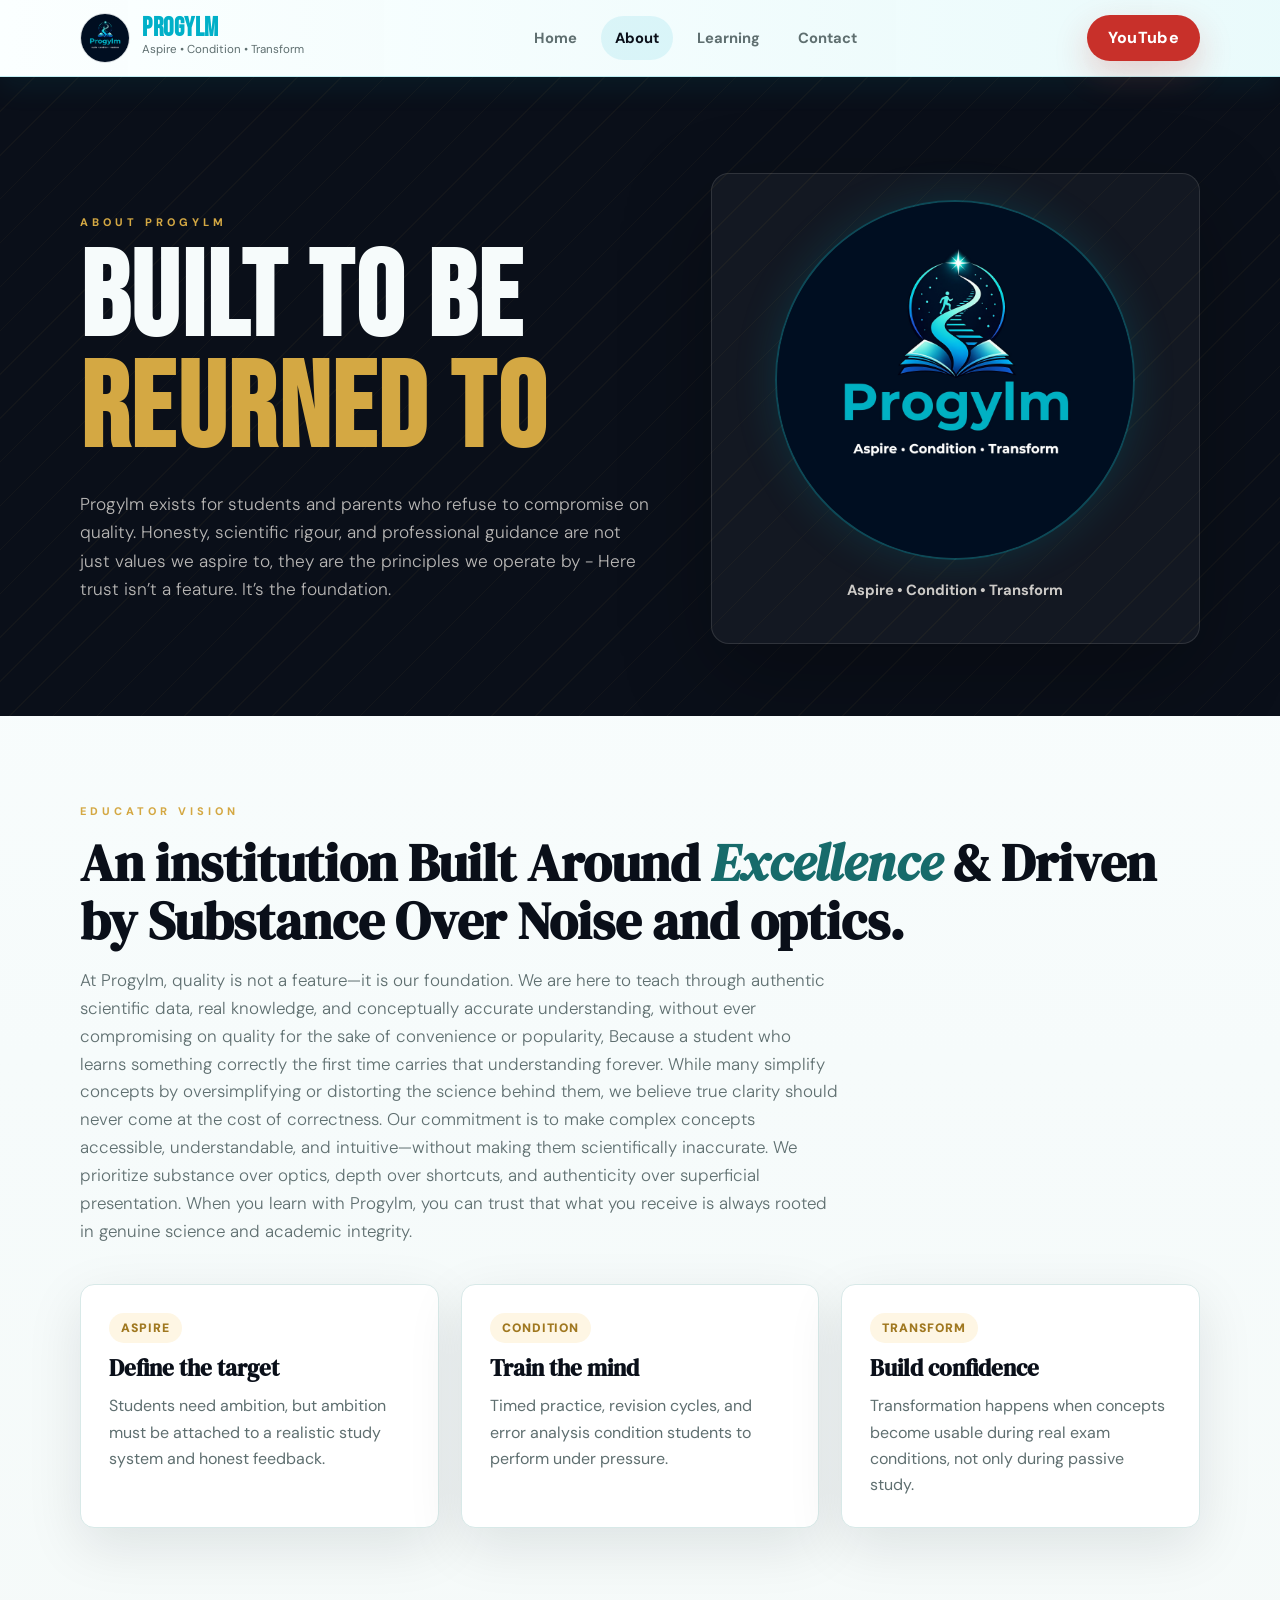
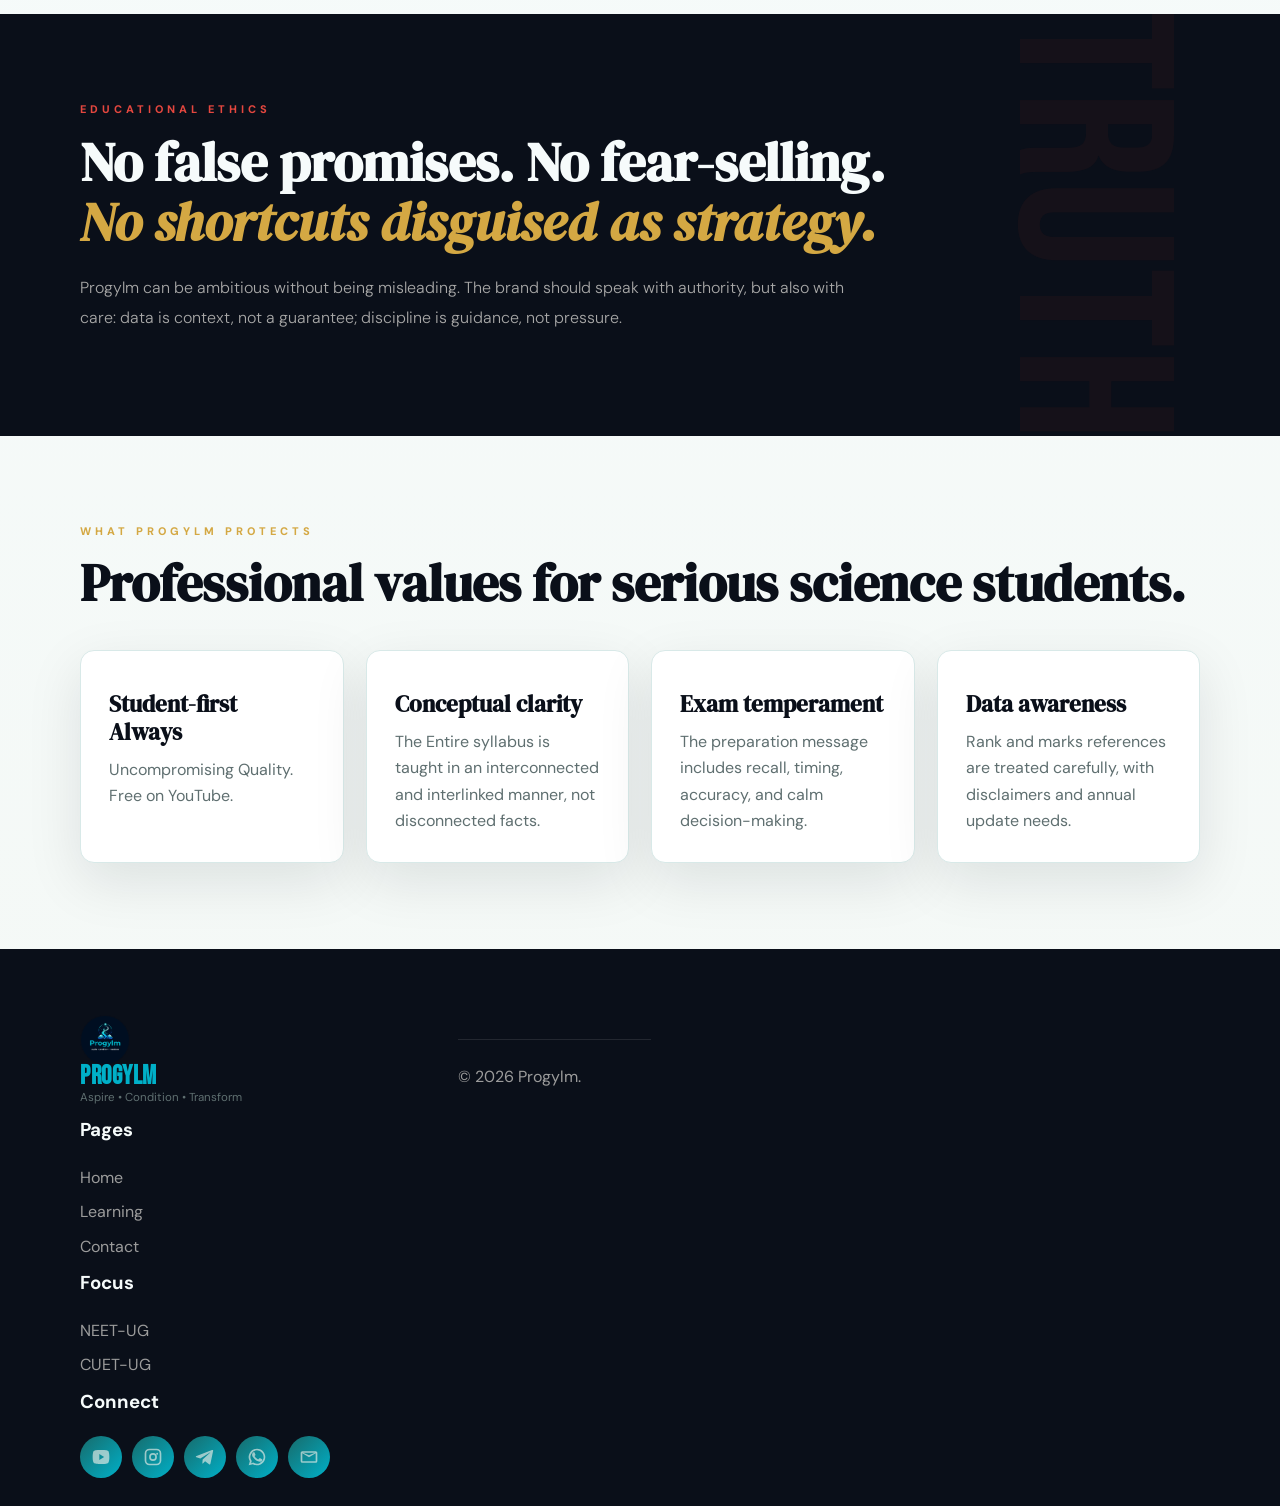
==== about.html @ 676ff34b "Add files via upload" ====
﻿<!DOCTYPE html>
<html lang="en">
<head>
  <meta charset="UTF-8">
  <meta name="viewport" content="width=device-width, initial-scale=1.0">
  <meta name="description" content="About Progylm: a trustworthy NEET-UG and CUET-UG Biology and Physics mentorship brand focused on technical preparation and student-first ethics.">
  <meta name="keywords" content="About Progylm, NEET-UG mentorship, CUET-UG science, Biology Physics educator">
  <meta name="author" content="Progylm">
  <meta name="theme-color" content="#0a0f19">
  <title>About Progylm | Technical Science Mentorship</title>
  <link rel="icon" type="image/png" href="assets/icons/favicon.PNG">
  <link rel="preconnect" href="https://fonts.googleapis.com">
  <link rel="preconnect" href="https://fonts.gstatic.com" crossorigin>
  <link href="https://fonts.googleapis.com/css2?family=Bebas+Neue&family=DM+Sans:ital,opsz,wght@0,9..40,300;0,9..40,400;0,9..40,600;0,9..40,700;1,9..40,300&family=DM+Serif+Display:ital@0;1&display=swap" rel="stylesheet">
  <link rel="stylesheet" href="style.css">
</head>
<body>
  <div class="loader" aria-label="Loading Progylm"><img src="assets/images/PROGYLM.jpeg" alt="Progylm logo"></div>
  <header class="site-header"><nav class="navbar container" aria-label="Primary navigation"><a class="brand" href="index.html"><img class="brand-logo" src="assets/images/PROGYLM.jpeg" alt="Progylm logo"><span><strong>Progylm</strong><small>Aspire • Condition • Transform</small></span></a><button class="nav-toggle" type="button" aria-label="Open navigation" aria-expanded="false" data-nav-toggle><span></span><span></span><span></span></button><div class="nav-menu" data-nav-menu><a class="nav-link" href="index.html">Home</a><a class="nav-link active" href="about.html">About</a><a class="nav-link" href="notes.html">Learning</a><a class="nav-link" href="contact.html">Contact</a></div><div class="nav-actions"><a class="btn-primary" href="https://www.youtube.com/@ProgylmNEET" target="_blank" rel="noopener">YouTube</a></div></nav></header>

  <main>
    <section class="hero-strip">
      <div class="container hero-grid">
        <div class="reveal">
          <p class="hero-label">About Progylm</p>
          <h1 class="hero-title">Built to be<br><span>Reurned to</h1>
          <p class="hero-sub">Progylm exists for students and parents who refuse to compromise on quality. Honesty, scientific rigour, and professional guidance are not just values we aspire to, they are the principles we operate by - Here trust isn’t a feature. It’s the foundation.</p>
        </div>
        <div class="hero-logo-card reveal"><img src="assets/images/PROGYLM.jpeg" alt="Progylm logo"><p class="logo-caption">Aspire • Condition • Transform</p></div>
      </div>
    </section>

    <section class="section">
      <div class="container">
        <div class="section-head reveal"><p class="section-eyebrow">Educator vision</p><h2 class="section-title">An institution Built Around <em>Excellence</em> & Driven by Substance Over Noise and optics.</h2><p class="section-lead">At Progylm, quality is not a feature—it is our foundation. We are here to teach through authentic scientific data, real knowledge, and conceptually accurate understanding, without ever compromising on quality for the sake of convenience or popularity, Because a student who learns something correctly the first time carries that understanding forever. While many simplify concepts by oversimplifying or distorting the science behind them, we believe true clarity should never come at the cost of correctness. Our commitment is to make complex concepts accessible, understandable, and intuitive—without making them scientifically inaccurate. We prioritize substance over optics, depth over shortcuts, and authenticity over superficial presentation. When you learn with Progylm, you can trust that what you receive is always rooted in genuine science and academic integrity.</p></div>
        <div class="card-grid three">
          <article class="card reveal"><span class="card-label">Aspire</span><h3>Define the target</h3><p>Students need ambition, but ambition must be attached to a realistic study system and honest feedback.</p></article>
          <article class="card reveal"><span class="card-label">Condition</span><h3>Train the mind</h3><p>Timed practice, revision cycles, and error analysis condition students to perform under pressure.</p></article>
          <article class="card reveal"><span class="card-label">Transform</span><h3>Build confidence</h3><p>Transformation happens when concepts become usable during real exam conditions, not only during passive study.</p></article>
        </div>
      </div>
    </section>

    <section class="truth-band"><div class="container truth-inner"><p class="section-eyebrow truth-eyebrow">Educational ethics</p><h2 class="truth-title">No false promises. No fear-selling. <em>No shortcuts disguised as strategy.</em></h2><p class="truth-copy">Progylm can be ambitious without being misleading. The brand should speak with authority, but also with care: data is context, not a guarantee; discipline is guidance, not pressure.</p></div></section>

    <section class="section">
      <div class="container">
        <div class="section-head reveal"><p class="section-eyebrow">What Progylm protects</p><h2 class="section-title">Professional values for serious science students.</h2></div>
        <div class="card-grid four">
          <article class="method-card reveal"><h3>Student-first Always</h3><p>Uncompromising Quality. Free on YouTube.</p></article>
          <article class="method-card reveal"><h3>Conceptual clarity</h3><p>The Entire syllabus is taught in an interconnected and interlinked manner, not disconnected facts.</p></article>
          <article class="method-card reveal"><h3>Exam temperament</h3><p>The preparation message includes recall, timing, accuracy, and calm decision-making.</p></article>
          <article class="method-card reveal"><h3>Data awareness</h3><p>Rank and marks references are treated carefully, with disclaimers and annual update needs.</p></article>
        </div>
      </div>
    </section>
  </main>

  <footer class="site-footer"><div class="container footer-grid"><div><a class="brand" href="index.html"><img class="brand-logo" src="assets/images/PROGYLM.jpeg" alt="Progylm logo"><span><strong>Progylm</strong><small>Aspire • Condition • Transform</small> <div><h3>Pages</h3><a href="index.html">Home</a><a href="notes.html">Learning</a><a href="contact.html">Contact</a></div><div><h3>Focus</h3><a href="notes.html">NEET-UG</a><a href="notes.html">CUET-UG</a></div><div><h3>Connect</h3><div class="social-links"><a href="https://www.youtube.com/@ProgylmNEET" target="_blank" rel="noopener" aria-label="YouTube"><svg class="social-icon" viewBox="0 0 24 24"><path d="M21.6 7.2s-.2-1.7-.9-2.4c-.9-.9-1.9-.9-2.4-1C15 3.5 12 3.5 12 3.5s-3 0-6.3.3c-.5.1-1.5.1-2.4 1-.7.7-.9 2.4-.9 2.4S2 9.1 2 11v1.8c0 1.9.4 3.8.4 3.8s.2 1.7.9 2.4c.9.9 2.1.9 2.6 1 1.9.2 6.1.3 6.1.3s3 0 6.3-.3c.5-.1 1.5-.1 2.4-1 .7-.7.9-2.4.9-2.4s.4-1.9.4-3.8V11c0-1.9-.4-3.8-.4-3.8ZM10 15.5v-7l5.8 3.5L10 15.5Z"/></svg></a><a href="https://www.instagram.com/progylm/" target="_blank" rel="noopener" aria-label="Instagram"><svg class="social-icon" viewBox="0 0 24 24"><path d="M7.8 2h8.4A5.8 5.8 0 0 1 22 7.8v8.4a5.8 5.8 0 0 1-5.8 5.8H7.8A5.8 5.8 0 0 1 2 16.2V7.8A5.8 5.8 0 0 1 7.8 2Zm0 2A3.8 3.8 0 0 0 4 7.8v8.4A3.8 3.8 0 0 0 7.8 20h8.4a3.8 3.8 0 0 0 3.8-3.8V7.8A3.8 3.8 0 0 0 16.2 4H7.8Zm4.2 3.3a4.7 4.7 0 1 1 0 9.4 4.7 4.7 0 0 1 0-9.4Zm0 2a2.7 2.7 0 1 0 0 5.4 2.7 2.7 0 0 0 0-5.4Zm5-2.3a1.1 1.1 0 1 1 0 2.2 1.1 1.1 0 0 1 0-2.2Z"/></svg></a><a href="https://t.me/progylmNEET" target="_blank" rel="noopener" aria-label="Telegram"><svg class="social-icon" viewBox="0 0 24 24"><path d="M21.8 4.4 18.5 20c-.2 1-.8 1.2-1.6.7l-4.8-3.5-2.3 2.2c-.3.3-.5.5-1 .5l.4-4.9 8.9-8c.4-.4-.1-.6-.6-.2L6.4 13.7 1.7 12.2c-1-.3-1-1 .2-1.5L20.4 3.6c.8-.3 1.6.2 1.4.8Z"/></svg></a><a href="https://api.whatsapp.com/send?phone=917070131236&amp;text=Hello%20Progylm%20Team.%0A" target="_blank" rel="noopener" aria-label="WhatsApp"><svg class="social-icon" viewBox="0 0 24 24" aria-hidden="true"><path d="M17.5 14.4c-.3-.1-1.8-.9-2-.9-.3-.1-.5-.1-.7.1-.2.3-.8.9-.9 1.1-.2.2-.3.2-.6.1-.3-.1-1.2-.5-2.4-1.5-.9-.8-1.5-1.8-1.6-2.1-.2-.3 0-.5.1-.6.1-.1.3-.3.4-.5.1-.2.2-.3.3-.5.1-.2.1-.4 0-.5 0-.1-.7-1.6-.9-2.2-.2-.6-.5-.5-.7-.5h-.6c-.2 0-.5.1-.8.4-.3.3-1 1-1 2.5s1.1 2.9 1.2 3.1c.1.2 2.1 3.2 5.1 4.5.7.3 1.3.5 1.7.6.7.2 1.4.2 1.9.1.6-.1 1.8-.7 2-1.4.2-.7.2-1.3.2-1.4-.1-.1-.3-.2-.6-.4ZM12 2a10 10 0 0 0-8.6 15.1L2 22l5-1.3A10 10 0 1 0 12 2Zm0 2a8 8 0 1 1-4.1 14.9l-.3-.2-2.6.7.7-2.5-.2-.4A8 8 0 0 1 12 4Z"></path></svg></a><a href="mailto:progylmed@gmail.com" aria-label="Email"><svg class="social-icon" viewBox="0 0 24 24"><path d="M4 5h16a2 2 0 0 1 2 2v10a2 2 0 0 1-2 2H4a2 2 0 0 1-2-2V7a2 2 0 0 1 2-2Zm8 7.2L4 7.6V17h16V7.6l-8 4.6Zm0-2.3L19.2 7H4.8L12 9.9Z"/></svg></a></div></div></div><div class="container footer-bottom"><span>© 2026 Progylm.</span></div></footer>
  <script src="script.js"></script>
</body>
</html>
---- style.css ----
﻿:root {
  --ink: #0a0f19;
  --ink-2: #07111f;
  --paper: #f6fbfb;
  --paper-2: #ffffff;
  --line: #d8e9e8;
  --muted: #5f6f70;
  --red: #c8302a;
  --red-light: #e4473f;
  --gold: #d4a843;
  --gold-light: #f0c060;
  --teal: #176b6b;
  --teal-light: #2a9d8f;
  --shadow: 0 18px 55px rgba(10, 15, 25, 0.10);
  --radius: 14px;
  --font-body: "DM Sans", system-ui, -apple-system, BlinkMacSystemFont, "Segoe UI", sans-serif;
  --font-display: "Bebas Neue", Impact, sans-serif;
  --font-serif: "DM Serif Display", Georgia, serif;
}

* { box-sizing: border-box; }
html { scroll-behavior: smooth; }
body {
  margin: 0;
  min-height: 100vh;
  color: var(--ink);
  background: linear-gradient(180deg, #fbffff 0%, #f6fbfb 34%, #f4f8f5 100%);
  font-family: var(--font-body);
  line-height: 1.65;
  overflow-x: hidden;
}
body.nav-open { overflow: hidden; }
a { color: inherit; text-decoration: none; }
img, svg { display: block; max-width: 100%; }
button, input, textarea, select { font: inherit; }
.mini-icon {
  width: 22px;
  height: 22px;
  fill: none;
  stroke: currentColor;
  stroke-width: 1.8;
  stroke-linecap: round;
  stroke-linejoin: round;
}

.container { width: min(1120px, calc(100% - 40px)); margin: 0 auto; }
.narrow { max-width: 820px; }
.section { padding: 86px 0; }
.section.compact { padding: 60px 0; }

.loader {
  position: fixed;
  inset: 0;
  z-index: 999;
  display: grid;
  place-items: center;
  background: var(--ink);
  transition: opacity .3s ease, visibility .3s ease;
}
.loader.hidden { opacity: 0; visibility: hidden; }
.loader img { width: 92px; height: 92px; border-radius: 50%; object-fit: cover; box-shadow: 0 0 40px rgba(42,157,143,.35); }

.welcome {
  position: fixed;
  inset: 0;
  z-index: 800;
  display: none;
  place-items: center;
  padding: 20px;
  background: rgba(10, 15, 25, .72);
  backdrop-filter: blur(12px);
}
.welcome.show { display: grid; }
.welcome-card {
  width: min(520px, 100%);
  position: relative;
  padding: 34px;
  border-radius: var(--radius);
  background: var(--paper-2);
  box-shadow: 0 28px 90px rgba(0,0,0,.34);
  text-align: center;
}
.welcome-card img { width: 118px; height: 118px; object-fit: cover; border-radius: 50%; margin: 0 auto 18px; }
.welcome-card h2 { margin: 0 0 10px; font-family: var(--font-serif); font-size: clamp(28px, 5vw, 42px); }
.welcome-card p { color: var(--muted); margin: 0 0 22px; }
.welcome-close {
  position: absolute;
  top: 12px;
  right: 12px;
  width: 38px;
  height: 38px;
  border: 1px solid var(--line);
  border-radius: 50%;
  background: transparent;
  cursor: pointer;
  color: var(--ink);
}

.site-header {
  position: sticky;
  top: 0;
  z-index: 100;
  background: linear-gradient(90deg, rgba(251,255,255,.95), rgba(232,250,251,.93));
  border-bottom: 1px solid rgba(0,176,200,.22);
  backdrop-filter: blur(18px);
  box-shadow: 0 10px 30px rgba(0, 176, 200, .08);
}
.navbar {
  min-height: 76px;
  display: flex;
  align-items: center;
  justify-content: space-between;
  gap: 22px;
}
.brand { display: inline-flex; align-items: center; gap: 12px; min-width: 0; }
.brand-logo { width: 50px; height: 50px; border-radius: 50%; object-fit: cover; border: 1px solid rgba(10,15,25,.12); }
.brand strong { display: block; font-family: var(--font-display); font-size: 1.6rem; letter-spacing: .02em; line-height: .9; color: var(--teal); }
.brand small { display: block; color: var(--muted); font-size: .72rem; white-space: nowrap; }
.nav-menu, .nav-actions { display: flex; align-items: center; gap: 10px; }
.nav-link { padding: 10px 14px; border-radius: 999px; color: var(--muted); font-size: .92rem; font-weight: 700; }
.nav-link:hover, .nav-link.active { color: var(--ink); background: rgba(0,176,200,.10); }
.nav-toggle { display: none; width: 44px; height: 44px; border: 1px solid var(--line); border-radius: 10px; background: var(--paper-2); cursor: pointer; }
.nav-toggle span { display: block; width: 18px; height: 2px; margin: 4px auto; background: var(--ink); }

.btn, .btn-primary, .btn-outline, .btn-soft {
  display: inline-flex;
  align-items: center;
  justify-content: center;
  min-height: 46px;
  padding: 0 20px;
  border-radius: 999px;
  border: 1px solid transparent;
  font-weight: 800;
  letter-spacing: .02em;
  transition: transform .18s ease, box-shadow .18s ease, background .18s ease;
  cursor: pointer;
}
.btn:hover, .btn-primary:hover, .btn-outline:hover, .btn-soft:hover { transform: translateY(-2px); }
.btn-primary { color: #fff; background: var(--red); box-shadow: 0 14px 34px rgba(200,48,42,.22); }
.btn-primary:hover { background: var(--red-light); }
.btn-outline { color: var(--paper); border-color: rgba(245,242,236,.32); background: transparent; }
.btn-outline:hover { border-color: var(--gold); }
.btn-soft { color: var(--ink); background: var(--paper-2); border-color: var(--line); }

.hero-strip {
  position: relative;
  overflow: hidden;
  background: var(--ink);
  color: var(--paper);
  padding: 96px 0 72px;
}
.hero-strip::before {
  content: "";
  position: absolute;
  inset: 0;
  background: repeating-linear-gradient(-45deg, transparent, transparent 30px, rgba(212,168,67,.045) 30px, rgba(212,168,67,.045) 31px);
}
.hero-grid { position: relative; display: grid; grid-template-columns: 1.08fr .92fr; gap: 56px; align-items: center; }
.hero-label, .eyebrow, .section-eyebrow { margin: 0 0 14px; color: var(--gold); font-size: 11px; font-weight: 800; letter-spacing: 4px; text-transform: uppercase; }
.hero-title { margin: 0; font-family: var(--font-display); font-size: clamp(62px, 10vw, 120px); line-height: .92; letter-spacing: .02em; }
.hero-title span { color: var(--gold); }
.hero-sub { max-width: 680px; margin: 24px 0 0; color: rgba(245,242,236,.74); font-size: 1.08rem; font-weight: 300; }
.hero-sub strong { color: var(--paper); font-weight: 700; }
.hero-actions { display: flex; flex-wrap: wrap; gap: 14px; margin-top: 32px; }
.hero-proof { display: flex; flex-wrap: wrap; gap: 14px; margin-top: 34px; }
.proof-item { min-width: 150px; padding: 16px; border: 1px solid rgba(245,242,236,.12); border-radius: 12px; background: rgba(255,255,255,.045); }
.proof-item strong { display: block; font-family: var(--font-display); color: var(--gold); font-size: 2rem; line-height: 1; }
.proof-item span { color: rgba(245,242,236,.56); font-size: .82rem; text-transform: uppercase; letter-spacing: .08em; }
.hero-logo-card { position: relative; padding: 26px; border: 1px solid rgba(245,242,236,.12); border-radius: 18px; background: rgba(255,255,255,.04); box-shadow: 0 30px 90px rgba(0,0,0,.28); }
.hero-logo-card img { width: min(410px, 100%); margin: 0 auto; border-radius: 16px; }
.logo-caption { margin-top: 18px; color: rgba(245,242,236,.68); text-align: center; font-size: .92rem; }

.section-head { margin-bottom: 38px; }
.section-title { margin: 0 0 16px; font-family: var(--font-serif); font-size: clamp(31px, 5vw, 52px); line-height: 1.12; color: var(--ink); }
.section-title em { color: var(--teal); font-style: italic; }
.section-lead { max-width: 760px; margin: 0; color: var(--muted); font-size: 1.06rem; font-weight: 300; }
.section-lead strong { color: var(--ink); font-weight: 700; }
.divider { height: 1px; background: linear-gradient(90deg, transparent, var(--line), transparent); }

.card-grid { display: grid; gap: 22px; }
.card-grid.two { grid-template-columns: repeat(2, 1fr); }
.card-grid.three { grid-template-columns: repeat(3, 1fr); }
.card-grid.four { grid-template-columns: repeat(4, 1fr); }
.card, .pillar-card, .method-card, .contact-form, .contact-panel, .faq-list details {
  background: var(--paper-2);
  border: 1px solid var(--line);
  border-radius: var(--radius);
  padding: 28px;
  box-shadow: var(--shadow);
}
.card:hover, .pillar-card:hover, .method-card:hover { transform: translateY(-4px); }
.card h3, .pillar-card h3, .method-card h3 { margin: 12px 0 10px; font-family: var(--font-serif); font-size: 1.45rem; line-height: 1.2; }
.card p, .pillar-card p, .method-card p { margin: 0; color: var(--muted); }
.card-label { display: inline-flex; padding: 5px 12px; border-radius: 999px; background: #fef6e4; color: #a07820; font-weight: 900; font-size: .76rem; letter-spacing: .08em; text-transform: uppercase; }
.card-number { font-family: var(--font-display); color: rgba(200,48,42,.25); font-size: 4rem; line-height: .8; }
.pillar-symbol {
  width: 46px;
  height: 46px;
  display: inline-flex;
  align-items: center;
  justify-content: center;
  border-radius: 50%;
  background: rgba(0,176,200,.10);
  color: var(--brand-cyan);
  margin-bottom: 16px;
}

.slab-wrapper { overflow-x: auto; border: 1px solid var(--line); border-radius: 14px; box-shadow: var(--shadow); background: var(--paper-2); }
table.slab { width: 100%; border-collapse: collapse; min-width: 760px; font-size: .92rem; }
.slab thead tr { background: var(--ink); color: var(--paper); }
.slab th { padding: 16px 18px; text-align: left; font-size: 11px; letter-spacing: 2px; text-transform: uppercase; }
.slab td { padding: 15px 18px; border-bottom: 1px solid var(--line); vertical-align: middle; }
.slab tr:last-child td { border-bottom: none; }
.badge { display: inline-block; padding: 4px 10px; border-radius: 999px; font-size: 11px; font-weight: 900; }
.badge-green { background: #e6f4ef; color: #1a7a52; }
.badge-gold { background: #fef6e4; color: #a07820; }
.badge-orange { background: #fff0e4; color: #c05820; }
.badge-red { background: #ffeaea; color: #b02020; }
.slab-note { margin-top: 16px; color: var(--muted); font-size: .84rem; }

.truth-band, .promise-band, .dark-band {
  position: relative;
  overflow: hidden;
  background: var(--ink);
  color: var(--paper);
  padding: 86px 0;
}
.truth-band::after, .promise-band::after {
  content: "PROGYLM";
  position: absolute;
  right: -40px;
  bottom: -20px;
  font-family: var(--font-display);
  font-size: 190px;
  line-height: 1;
  color: rgba(255,255,255,.035);
  pointer-events: none;
}
.truth-inner, .promise-inner, .dark-inner { position: relative; z-index: 1; }
.truth-eyebrow { color: var(--red-light); }
.truth-title, .promise-title { margin: 0 0 20px; max-width: 860px; font-family: var(--font-serif); font-size: clamp(30px, 5vw, 54px); line-height: 1.12; }
.truth-title em, .promise-title em { color: var(--gold); font-style: italic; }
.truth-copy, .promise-copy { max-width: 780px; color: rgba(245,242,236,.68); font-weight: 300; }
.truth-copy strong, .promise-copy strong { color: var(--paper); }
.dark-card { background: rgba(255,255,255,.045); border: 1px solid rgba(255,255,255,.1); border-radius: var(--radius); padding: 28px; }
.dark-card h3 { margin: 12px 0 10px; color: var(--paper); font-family: var(--font-serif); font-size: 1.35rem; }
.dark-card p { margin: 0; color: rgba(245,242,236,.66); }
.dark-card .card-number { color: rgba(212,168,67,.25); }

.stat-grid { display: grid; grid-template-columns: repeat(4, 1fr); gap: 1px; margin: 38px 0; background: rgba(255,255,255,.08); border: 1px solid rgba(255,255,255,.08); border-radius: var(--radius); overflow: hidden; }
.stat-cell { padding: 24px; background: rgba(255,255,255,.04); }
.stat-num { font-family: var(--font-display); color: var(--gold); font-size: 3.2rem; line-height: .9; }
.stat-label { margin-top: 8px; color: rgba(245,242,236,.58); font-size: .78rem; text-transform: uppercase; letter-spacing: .09em; }

.clock-card { background: var(--ink); color: var(--paper); border-radius: var(--radius); padding: 34px; box-shadow: var(--shadow); }
.clock-big { font-family: var(--font-display); color: var(--gold); font-size: clamp(72px, 12vw, 130px); line-height: .85; }
.clock-label { color: rgba(245,242,236,.58); letter-spacing: .14em; text-transform: uppercase; font-size: .78rem; }
.timeline { display: grid; gap: 12px; }
.timeline-row { display: grid; grid-template-columns: 110px 1fr 72px; gap: 14px; align-items: center; color: rgba(245,242,236,.74); }
.timeline-bar { height: 10px; border-radius: 999px; background: rgba(255,255,255,.09); overflow: hidden; }
.timeline-fill { height: 100%; border-radius: inherit; background: linear-gradient(90deg, var(--teal-light), var(--gold)); }

.steps { display: grid; gap: 14px; }
.step { display: flex; gap: 14px; align-items: flex-start; padding: 18px; border: 1px solid var(--line); border-radius: var(--radius); background: var(--paper-2); }
.step span { flex: 0 0 auto; width: 38px; height: 38px; display: grid; place-items: center; border-radius: 50%; color: var(--paper); background: var(--teal); font-weight: 900; }
.step p { margin: 0; color: var(--muted); }

.youtube-card { display: flex; justify-content: space-between; align-items: center; gap: 28px; padding: 36px; border-radius: var(--radius); background: var(--ink); color: var(--paper); box-shadow: var(--shadow); }
.youtube-card p { color: rgba(245,242,236,.68); }

.contact-grid { display: grid; grid-template-columns: 1.05fr .95fr; gap: 36px; align-items: start; }
.form-row { margin-bottom: 18px; }
.form-row label { display: block; margin-bottom: 8px; font-weight: 800; }
input, textarea, select { width: 100%; border: 1px solid var(--line); border-radius: 12px; padding: 14px 15px; color: var(--ink); background: var(--paper); outline: none; }
textarea { resize: vertical; }
input:focus, textarea:focus, select:focus { border-color: var(--teal); box-shadow: 0 0 0 4px rgba(42,157,143,.12); }
.form-note { color: var(--muted); font-size: .88rem; }
.contact-panel > img { width: 132px; height: 132px; object-fit: cover; border-radius: 18px; margin-bottom: 20px; }
.contact-links { display: grid; gap: 14px; margin-top: 24px; }
.contact-links a { display: flex; align-items: center; gap: 14px; padding: 15px; border: 1px solid var(--line); border-radius: 12px; background: var(--paper); }
.contact-links span, .social-links a {
  flex: 0 0 auto;
  width: 42px;
  height: 42px;
  display: inline-flex;
  align-items: center;
  justify-content: center;
  border-radius: 50%;
  background: linear-gradient(135deg, var(--teal), var(--brand-cyan));
  color: white;
  line-height: 1;
}
.contact-links small { display: block; color: var(--muted); }
.social-links { display: flex; flex-wrap: wrap; align-items: center; gap: 10px; }
.social-icon { flex: 0 0 20px; width: 20px; height: 20px; margin: auto; fill: currentColor; }

.faq-list { display: grid; gap: 12px; }
summary { cursor: pointer; font-weight: 900; }
details p { color: var(--muted); }

.site-footer { padding: 58px 0 28px; background: var(--ink); color: var(--paper); }
.footer-grid { display: grid; grid-template-columns: 1.4fr repeat(3, 1fr); gap: 32px; }
.footer-grid p, .footer-grid a, .footer-bottom { color: rgba(245,242,236,.62); }
.footer-grid a { display: block; margin: 8px 0; }
.footer-grid .social-links a {
  display: inline-flex;
  align-items: center;
  justify-content: center;
  margin: 0;
}
.footer-grid h3 { margin-top: 0; color: var(--paper); }
.footer-bottom { display: flex; justify-content: space-between; gap: 18px; padding-top: 24px; margin-top: 32px; border-top: 1px solid rgba(255,255,255,.1); }

.reveal { opacity: 0; transform: translateY(22px); transition: opacity .65s ease, transform .65s ease; }
.reveal.visible { opacity: 1; transform: translateY(0); }

@media (max-width: 980px) {
  .nav-toggle { display: block; }
  .nav-menu { position: fixed; inset: 76px 18px auto 18px; display: none; flex-direction: column; align-items: stretch; padding: 18px; border: 1px solid var(--line); border-radius: var(--radius); background: var(--paper-2); box-shadow: var(--shadow); }
  .nav-menu.open { display: flex; }
  .nav-actions .btn-primary { display: none; }
  .hero-grid, .contact-grid { grid-template-columns: 1fr; }
  .card-grid.three, .card-grid.four, .stat-grid, .footer-grid { grid-template-columns: repeat(2, 1fr); }
}

@media (max-width: 680px) {
  .container { width: min(100% - 28px, 1120px); }
  .section, .truth-band, .promise-band, .dark-band { padding: 64px 0; }
  .hero-strip { padding: 72px 0 56px; }
  .brand small { display: none; }
  .card-grid.two, .card-grid.three, .card-grid.four, .stat-grid, .footer-grid { grid-template-columns: 1fr; }
  .youtube-card, .footer-bottom { flex-direction: column; align-items: stretch; }
  .timeline-row { grid-template-columns: 1fr; gap: 8px; }
  .hero-title { font-size: clamp(54px, 18vw, 86px); }
}

/* Preview 2 restoration and Progylm protection polish */
:root { --brand-cyan: #00b0c8; }
.brand strong, .brand-word, .footer-tag span { color: var(--brand-cyan); }
.protected-brand, .protected-brand * { user-select: none; -webkit-user-select: none; }
img { -webkit-user-drag: none; user-select: none; }
body.content-guard { -webkit-touch-callout: none; }
.hero-logo-card { display: grid; justify-items: center; }
.hero-logo-card img {
  width: min(360px, 82vw);
  height: min(360px, 82vw);
  aspect-ratio: 1 / 1;
  border-radius: 50%;
  object-fit: cover;
  border: 2px solid rgba(0,176,200,.32);
  box-shadow: 0 0 44px rgba(0,176,200,.16);
}
.logo-caption { color: rgba(245,242,236,.82); font-weight: 700; }

.badge-grey { background: #f0f0f0; color: #666; }
.slab-wrapper { border-radius: 12px; }
.slab tbody tr { transition: background .2s ease; }
.slab tbody tr:hover { background: #f9f6ef; }
.rank-bar-wrap { display: flex; align-items: center; gap: 10px; min-width: 180px; }
.rank-bar { flex: 1; height: 6px; background: var(--line); border-radius: 99px; overflow: hidden; }
.rank-bar-fill { height: 100%; border-radius: 99px; background: linear-gradient(90deg, var(--teal-light), var(--gold)); transition: width 1s ease; }
.slab-note { display: flex; gap: 7px; align-items: flex-start; color: var(--muted); font-size: 12px; line-height: 1.7; }
.slab-note span { color: var(--gold); font-weight: 900; }

.truth-band::after {
  content: "TRUTH";
  right: -20px;
  top: 50%;
  bottom: auto;
  transform: translateY(-50%) rotate(90deg);
  color: rgba(200,48,42,.06);
  font-size: clamp(120px, 18vw, 220px);
}
.truth-copy { font-size: 16px; line-height: 1.9; }
.truth-copy strong { color: var(--paper); font-weight: 700; }
.truth-copy strong:nth-of-type(2) { color: var(--gold); }
.stat-highlight { display: grid; grid-template-columns: repeat(auto-fit, minmax(180px, 1fr)); gap: 1px; background: rgba(255,255,255,.08); border-radius: 12px; overflow: hidden; margin: 52px 0; border: 1px solid rgba(255,255,255,.08); }
.stat-highlight .stat-cell { background: rgba(10,10,15,.6); padding: 36px 28px; text-align: center; }
.truth-grid { display: grid; grid-template-columns: repeat(auto-fit, minmax(280px, 1fr)); gap: 24px; margin-top: 52px; }
.truth-card { background: rgba(255,255,255,.04); border: 1px solid rgba(255,255,255,.1); border-radius: 12px; padding: 32px 28px; position: relative; overflow: hidden; transition: transform .3s ease, border-color .3s ease; }
.truth-card:hover { transform: translateY(-4px); border-color: rgba(212,168,67,.3); }
.truth-card-num { position: absolute; top: 16px; right: 20px; font-family: var(--font-display); font-size: 64px; line-height: 1; color: rgba(212,168,67,.15); }
.truth-card-icon { width: 44px; height: 44px; display: grid; place-items: center; border-radius: 50%; background: rgba(0,176,200,.12); color: var(--brand-cyan); font-family: var(--font-display); font-size: 1.35rem; letter-spacing: .04em; margin-bottom: 16px; }
.truth-card-icon .mini-icon { width: 23px; height: 23px; }
.truth-card h3 { margin: 0 0 10px; font-family: var(--font-serif); font-size: 20px; color: var(--paper); }
.truth-card p { margin: 0; font-size: 14px; font-weight: 300; color: rgba(245,242,236,.65); line-height: 1.7; }
.truth-card p strong { color: var(--gold); font-weight: 700; }
.cta-strip { margin-top: 52px; border: 1px solid rgba(200,48,42,.4); background: rgba(200,48,42,.08); border-radius: 12px; padding: 32px 36px; display: flex; align-items: center; gap: 32px; flex-wrap: wrap; }
.cta-strip-text { flex: 1; min-width: 260px; }
.cta-strip-text h3 { margin: 0 0 8px; font-family: var(--font-serif); font-size: 22px; color: var(--paper); }
.cta-strip-text p { margin: 0; font-size: 14px; font-weight: 300; color: rgba(245,242,236,.6); }

.demand-section { background: var(--paper); padding: 86px 0; }
.demand-inner { max-width: 1120px; }
.demand-hero-row { display: grid; grid-template-columns: 1fr 1fr; gap: 64px; align-items: center; margin-bottom: 72px; }
.clock-visual { background: var(--ink); border-radius: 16px; padding: 48px 32px; text-align: center; position: relative; overflow: hidden; color: var(--paper); box-shadow: var(--shadow); }
.clock-visual::before { content: ""; position: absolute; inset: 0; background: radial-gradient(ellipse at center, rgba(212,168,67,.12) 0%, transparent 70%); pointer-events: none; }
.clock-visual > * { position: relative; }
.clock-unit { font-size: 16px; font-weight: 300; color: rgba(245,242,236,.5); letter-spacing: 4px; text-transform: uppercase; margin-bottom: 4px; }
.clock-divider { width: 40px; height: 2px; background: var(--gold); margin: 16px auto; opacity: .4; }
.clock-caption { font-size: 13px; color: rgba(245,242,236,.45); margin-top: 12px; font-weight: 300; }
.clock-mini-label { margin-top: 24px; font-size: 11px; letter-spacing: 3px; text-transform: uppercase; color: rgba(245,242,236,.3); }
.clock-sub-stat { font-family: var(--font-display); font-size: 42px; color: var(--red-light); line-height: 1; }
.clock-note { margin-top: 20px; padding-top: 20px; border-top: 1px solid rgba(255,255,255,.07); font-size: 12px; color: rgba(245,242,236,.42); font-weight: 300; line-height: 1.7; }
.clock-note strong { color: rgba(212,168,67,.72); }
.demand-right .section-eyebrow { color: var(--teal); }
.demand-copy { font-size: 14px; font-weight: 300; color: var(--muted); line-height: 1.8; }
.demand-copy strong:first-child { color: var(--ink); }
.demand-copy strong:last-child { color: var(--teal); }
.pillar-eyebrow { margin-bottom: 24px; }
.demand-pillars { display: grid; grid-template-columns: repeat(3, 1fr); gap: 20px; margin-bottom: 52px; }
.demand-pillars .pillar-card { position: relative; overflow: hidden; padding: 28px 22px; }
.demand-pillars .pillar-card::before { content: ""; position: absolute; inset: 0 0 auto; height: 3px; }
.pillar-card.speed::before { background: var(--red); }
.pillar-card.precis::before { background: var(--teal); }
.pillar-card.accur::before { background: var(--gold); }
.pillar-icon { width: 46px; height: 46px; display: grid; place-items: center; border-radius: 50%; background: rgba(0,176,200,.1); color: var(--brand-cyan); font-family: var(--font-display); font-size: 1.45rem; letter-spacing: .04em; margin-bottom: 14px; }
.pillar-icon .mini-icon { width: 24px; height: 24px; }
.pillar-label { margin: 0 0 8px; font-family: var(--font-display) !important; font-size: 28px !important; letter-spacing: 1px; color: var(--ink); }
.pillar-desc { font-size: 13px; font-weight: 300; color: var(--muted); line-height: 1.7; }
.pillar-desc strong { color: var(--ink); font-weight: 700; }
.time-breakdown { background: var(--ink); border-radius: 16px; padding: 40px 36px; color: var(--paper); position: relative; overflow: hidden; }
.time-breakdown::before { content: ""; position: absolute; inset: 0; background: repeating-linear-gradient(90deg, transparent, transparent 60px, rgba(255,255,255,.01) 60px, rgba(255,255,255,.01) 61px); pointer-events: none; }
.time-breakdown > * { position: relative; }
.tb-title { margin: 0 0 28px; font-family: var(--font-serif); font-size: 22px; color: var(--paper); }
.tb-title span { color: var(--gold); }
.tb-row { display: flex; align-items: center; gap: 16px; margin-bottom: 16px; }
.tb-label { font-size: 12px; font-weight: 700; letter-spacing: 1px; text-transform: uppercase; color: rgba(245,242,236,.5); min-width: 110px; }
.tb-bar-wrap { flex: 1; height: 8px; background: rgba(255,255,255,.07); border-radius: 99px; overflow: hidden; }
.tb-bar { height: 100%; border-radius: 99px; animation: growBar 1.4s ease forwards; transform-origin: left; }
@keyframes growBar { from { width: 0; } to { width: var(--w); } }
.tb-val { font-family: var(--font-display); font-size: 20px; min-width: 64px; text-align: right; }
.tb-gold { background: rgba(212,168,67,.7); }
.tb-teal { background: rgba(42,157,143,.7); }
.tb-red { background: rgba(200,48,42,.7); }
.tb-paper { background: rgba(245,242,236,.3); }
.tb-gold-text { color: var(--gold); }
.tb-teal-text { color: var(--teal-light); }
.tb-red-text { color: var(--red-light); }
.tb-paper-text { color: rgba(245,242,236,.5); }
.tb-note { margin: 20px 0 0; font-size: 12px; font-weight: 300; color: rgba(245,242,236,.35); line-height: 1.8; }
.tb-note strong { color: rgba(245,242,236,.65); }

.promise-band { background: linear-gradient(135deg, var(--teal) 0%, #0d4a4a 100%); text-align: center; padding: 72px 0; }
.promise-band::after { content: "PROGYLM"; left: 50%; right: auto; bottom: auto; top: 50%; transform: translate(-50%, -50%); color: rgba(0,176,200,.08); font-size: clamp(110px, 20vw, 220px); white-space: nowrap; }
.promise-inner { max-width: 820px; }
.promise-inner .section-eyebrow { color: var(--gold-light); }
.promise-body { font-size: 16px; font-weight: 300; color: rgba(255,255,255,.72); line-height: 1.8; margin: 0 0 40px; }
.promise-body strong { color: white; }
.promise-steps { display: flex; gap: 0; justify-content: center; flex-wrap: wrap; margin-bottom: 44px; }
.p-step { display: flex; align-items: center; gap: 10px; padding: 10px 18px; background: rgba(255,255,255,.08); border: 1px solid rgba(255,255,255,.15); font-size: 13px; font-weight: 700; color: white; letter-spacing: .5px; }
.p-step:first-child { border-radius: 6px 0 0 6px; }
.p-step:last-child { border-radius: 0 6px 6px 0; }
.p-step-dot { width: 8px; height: 8px; background: var(--gold-light); border-radius: 50%; flex: 0 0 auto; }
.footer-tag { background: var(--ink); text-align: center; padding: 28px 24px; font-size: 12px; color: rgba(245,242,236,.35); letter-spacing: 2px; text-transform: uppercase; }

@media (max-width: 900px) {
  .demand-hero-row, .demand-pillars { grid-template-columns: 1fr; }
}
@media (max-width: 560px) {
  .cta-strip { flex-direction: column; align-items: stretch; }
  .tb-row { display: grid; grid-template-columns: 1fr; gap: 8px; }
  .tb-val { text-align: left; }
  .p-step { width: 100%; justify-content: center; border-radius: 6px !important; }
}
.contact-panel > img { border-radius: 50%; border: 2px solid rgba(0,176,200,.26); }

/* Multi-year NEET distribution table from uploaded TSX, converted to static HTML */
.neet-distribution-section .section-lead { max-width: 860px; }
.neet-sample-grid {
  display: grid;
  grid-template-columns: repeat(4, 1fr);
  gap: 1px;
  overflow: hidden;
  border: 1px solid var(--line);
  border-radius: 14px;
  background: var(--line);
  box-shadow: var(--shadow);
  margin-bottom: 26px;
}
.neet-sample-grid div { background: var(--paper-2); padding: 22px; }
.neet-sample-grid strong { display: block; font-family: var(--font-display); color: var(--brand-cyan); font-size: 2.3rem; line-height: 1; }
.neet-sample-grid span { display: block; margin-top: 8px; color: var(--muted); font-size: .82rem; text-transform: uppercase; letter-spacing: .08em; }
.year-filter { display: flex; flex-wrap: wrap; gap: 8px; margin: 0 0 18px; }
.year-pill {
  border: 1px solid var(--line);
  border-radius: 999px;
  background: var(--paper-2);
  color: var(--muted);
  cursor: pointer;
  font-weight: 900;
  padding: 8px 15px;
  transition: transform .18s ease, background .18s ease, color .18s ease;
}
.year-pill:hover { transform: translateY(-1px); }
.year-pill.active { background: var(--ink); border-color: var(--ink); color: var(--gold); }
.neet-table-wrap { background: #101827; border-color: rgba(255,255,255,.08); box-shadow: 0 28px 80px rgba(10,15,25,.18); }
.neet-sampling-table { width: 100%; min-width: 1180px; border-collapse: separate; border-spacing: 0; color: #e2e8f0; font-size: 13px; }
.neet-sampling-table caption { text-align: left; padding: 14px 16px; color: #94a3b8; font-size: 12px; letter-spacing: .08em; text-transform: uppercase; }
.neet-sampling-table th { position: sticky; top: 0; z-index: 1; background: #0f172a; color: #94a3b8; padding: 12px 14px; text-align: center; border-bottom: 1px solid rgba(255,255,255,.08); white-space: nowrap; font-family: ui-monospace, SFMono-Regular, Menlo, Consolas, monospace; }
.neet-sampling-table th:first-child, .neet-sampling-table th:nth-child(2), .neet-sampling-table td:first-child, .neet-sampling-table td:nth-child(2) { text-align: left; }
.neet-sampling-table th span { display: block; margin-top: 4px; color: #64748b; font-size: 10px; font-weight: 500; letter-spacing: 0; text-transform: none; }
.neet-sampling-table td { padding: 11px 14px; border-bottom: 1px solid rgba(255,255,255,.055); text-align: center; white-space: nowrap; }
.neet-sampling-table tbody tr:hover td { background: rgba(255,255,255,.035); }
.neet-sampling-table .slab-range { font-family: ui-monospace, SFMono-Regular, Menlo, Consolas, monospace; font-weight: 900; }
.tier-badge, .pct-badge { display: inline-flex; align-items: center; justify-content: center; border-radius: 7px; padding: 3px 9px; font-weight: 900; font-size: 12px; border: 1px solid currentColor; background: color-mix(in srgb, currentColor 12%, transparent); }
.neet-tier-elite { color: #22c55e; }
.neet-tier-very-good { color: #84cc16; }
.neet-tier-good { color: #eab308; }
.neet-tier-average { color: #f97316; }
.neet-tier-below { color: #ef4444; }
.neet-tier-low { color: #dc2626; }
.neet-tier-very-low { color: #991b1b; }
.qualified-row td { color: #22c55e; background: rgba(34,197,94,.055); font-weight: 800; }
.below-total-row td { color: #ef4444; background: rgba(239,68,68,.055); font-weight: 800; }
.below-cutoff-row td { opacity: .72; }
.year-hidden { display: none !important; }
.distribution-bars { display: grid; grid-template-columns: repeat(5, 1fr); gap: 14px; margin-top: 28px; }
.distribution-year { border: 1px solid var(--line); border-radius: 14px; background: var(--paper-2); padding: 16px; box-shadow: var(--shadow); }
.distribution-year h3 { margin: 0 0 12px; color: var(--brand-cyan); font-family: var(--font-display); font-size: 1.8rem; line-height: 1; }
.distribution-year .bar { display: grid; grid-template-columns: 72px 1fr 42px; align-items: center; gap: 8px; margin: 7px 0; color: var(--muted); font-size: 11px; }
.distribution-year .bar::before { content: ""; display: block; grid-column: 2; height: 7px; width: calc(var(--w) * 2); min-width: 3px; border-radius: 999px; background: currentColor; }
.distribution-year .bar b { grid-column: 1; grid-row: 1; font-family: ui-monospace, SFMono-Regular, Menlo, Consolas, monospace; }
.distribution-year .bar em { grid-column: 3; grid-row: 1; font-style: normal; font-weight: 900; text-align: right; }
.distribution-year .elite { color: #22c55e; }
.distribution-year .very-good { color: #84cc16; }
.distribution-year .good { color: #d4a843; }
.distribution-year .average { color: #f97316; }
.distribution-year .below { color: #ef4444; }

@media (max-width: 980px) {
  .neet-sample-grid { grid-template-columns: repeat(2, 1fr); }
  .distribution-bars { grid-template-columns: repeat(2, 1fr); }
}
@media (max-width: 620px) {
  .neet-sample-grid, .distribution-bars { grid-template-columns: 1fr; }
  .year-filter { position: sticky; top: 78px; z-index: 20; background: rgba(245,242,236,.94); padding: 8px 0; backdrop-filter: blur(12px); }
  .neet-sampling-table { min-width: 900px; }
}
.distribution-year .low { color: #dc2626; } .distribution-year .very-low { color: #991b1b; } .tier-badge, .pct-badge { background: rgba(255,255,255,.04); }

/* Updated NEET appeared-vs-government-seat table */
.neet-seats-section .section-lead { max-width: 880px; }
.neet-seats-section .neet-table-wrap {
  background: var(--paper-2);
  border-color: var(--line);
  box-shadow: var(--shadow);
}
.neet-seats-table {
  width: 100%;
  min-width: 860px;
  border-collapse: collapse;
  color: var(--ink);
  font-size: 14px;
}
.neet-seats-table caption {
  padding: 14px 18px;
  text-align: left;
  color: var(--muted);
  font-size: 12px;
  font-weight: 900;
  letter-spacing: .08em;
  text-transform: uppercase;
}
.neet-seats-table thead tr { background: #1e3a5f; }
.neet-seats-table th {
  padding: 15px 18px;
  color: #fff;
  text-align: right;
  font-size: 12px;
  font-weight: 900;
  letter-spacing: .04em;
  line-height: 1.35;
  text-transform: uppercase;
  white-space: nowrap;
}
.neet-seats-table th:first-child,
.neet-seats-table td:first-child { text-align: center; }
.neet-seats-table th span {
  color: rgba(255,255,255,.72);
  font-weight: 700;
  text-transform: none;
  letter-spacing: 0;
}
.neet-seats-table td {
  padding: 15px 18px;
  border-bottom: 1px solid #e2e8f0;
  text-align: right;
  vertical-align: middle;
}
.neet-seats-table tbody tr:nth-child(even) { background: #f8fafc; }
.neet-seats-table tbody tr:hover { background: #eef6f8; }
.neet-seats-table td > span,
.neet-seats-table small {
  display: block;
  margin-top: 2px;
  color: #94a3b8;
  font-size: 11px;
  font-weight: 700;
}
.neet-seats-table td:first-child strong {
  color: #1e3a5f;
  font-size: 16px;
}
.neet-seats-table .seat-count { color: #15803d; }
.ratio-badge {
  display: inline-block !important;
  width: max-content;
  margin-left: auto;
  padding: 5px 10px;
  border: 1px solid #bbf7d0;
  border-radius: 7px;
  background: #f0fdf4;
  color: #15803d !important;
  font-family: ui-monospace, SFMono-Regular, Menlo, Consolas, monospace;
  font-size: 14px !important;
  font-weight: 900;
}
.ratio-badge.is-high {
  border-color: #fecaca;
  background: #fef2f2;
  color: #dc2626 !important;
}
.neet-seats-table tfoot td {
  background: #f1f5f9;
  color: #64748b;
  font-size: 11px;
  line-height: 1.7;
  text-align: left;
}
.neet-seats-table tfoot strong { color: #475569; }

.seat-bars {
  margin-top: 30px;
  padding: 22px;
  border: 1px solid var(--line);
  border-radius: 14px;
  background: var(--paper-2);
  box-shadow: var(--shadow);
}
.seat-bars h3 {
  margin: 0 0 18px;
  color: var(--muted);
  font-size: 14px;
  text-align: center;
}
.seat-bar-row {
  display: grid;
  grid-template-columns: 44px 1fr;
  gap: 12px;
  align-items: start;
  margin-bottom: 13px;
}
.seat-bar-row > span {
  color: #1e3a5f;
  font-weight: 900;
}
.seat-bar-row div { display: grid; gap: 4px; }
.seat-bar-row b {
  display: flex;
  align-items: center;
  min-width: 92px;
  height: 20px;
  border-radius: 5px;
  padding-left: 8px;
  color: #fff;
  font-size: 10px;
  line-height: 1;
  white-space: nowrap;
}
.appeared-bar {
  width: var(--w);
  background: #3b82f6;
}
.govt-bar {
  width: max(var(--w), 92px);
  background: #22c55e;
}
.seat-bars p {
  display: flex;
  flex-wrap: wrap;
  justify-content: center;
  gap: 8px 18px;
  margin: 14px 0 0;
  color: var(--muted);
  font-size: 12px;
  font-weight: 800;
}
.legend-blue,
.legend-green {
  width: 12px;
  height: 12px;
  border-radius: 3px;
  align-self: center;
}
.legend-blue { background: #3b82f6; }
.legend-green { background: #22c55e; }

@media (max-width: 620px) {
  .neet-seats-table { min-width: 760px; font-size: 13px; }
  .neet-seats-table th,
  .neet-seats-table td { padding: 12px 14px; }
  .seat-bars { padding: 16px; }
}

/* Learning page: six-pillar content and shifted NEET performance framework */
.learning-hero .clock-card {
  min-height: 310px;
  display: grid;
  align-content: center;
  text-align: center;
}
.learning-pillars {
  display: grid;
  grid-template-columns: repeat(3, 1fr);
  gap: 22px;
}
.learning-pillar {
  position: relative;
  overflow: hidden;
}
.learning-pillar::before,
.subject-card::before {
  content: "";
  position: absolute;
  inset: 0 0 auto;
  height: 3px;
  background: linear-gradient(90deg, var(--brand-cyan), var(--gold));
}
.learning-pillar h3,
.subject-card h3 {
  margin-top: 14px;
}
.learning-pillar p,
.subject-card p {
  font-size: 14px;
  line-height: 1.75;
}
.subjects-section {
  background: rgba(255,255,255,.44);
}
.subject-card {
  position: relative;
  overflow: hidden;
}
.study-section {
  background: rgba(255,255,255,.56);
}
.study-steps .step span {
  width: 46px;
  height: 46px;
  font-family: var(--font-display);
  font-size: 1.3rem;
  background: linear-gradient(135deg, var(--teal), var(--brand-cyan));
}
.learning-demand-section {
  border-top: 1px solid var(--line);
  border-bottom: 1px solid var(--line);
}

@media (max-width: 980px) {
  .learning-pillars { grid-template-columns: repeat(2, 1fr); }
}
@media (max-width: 620px) {
  .learning-pillars { grid-template-columns: 1fr; }
}
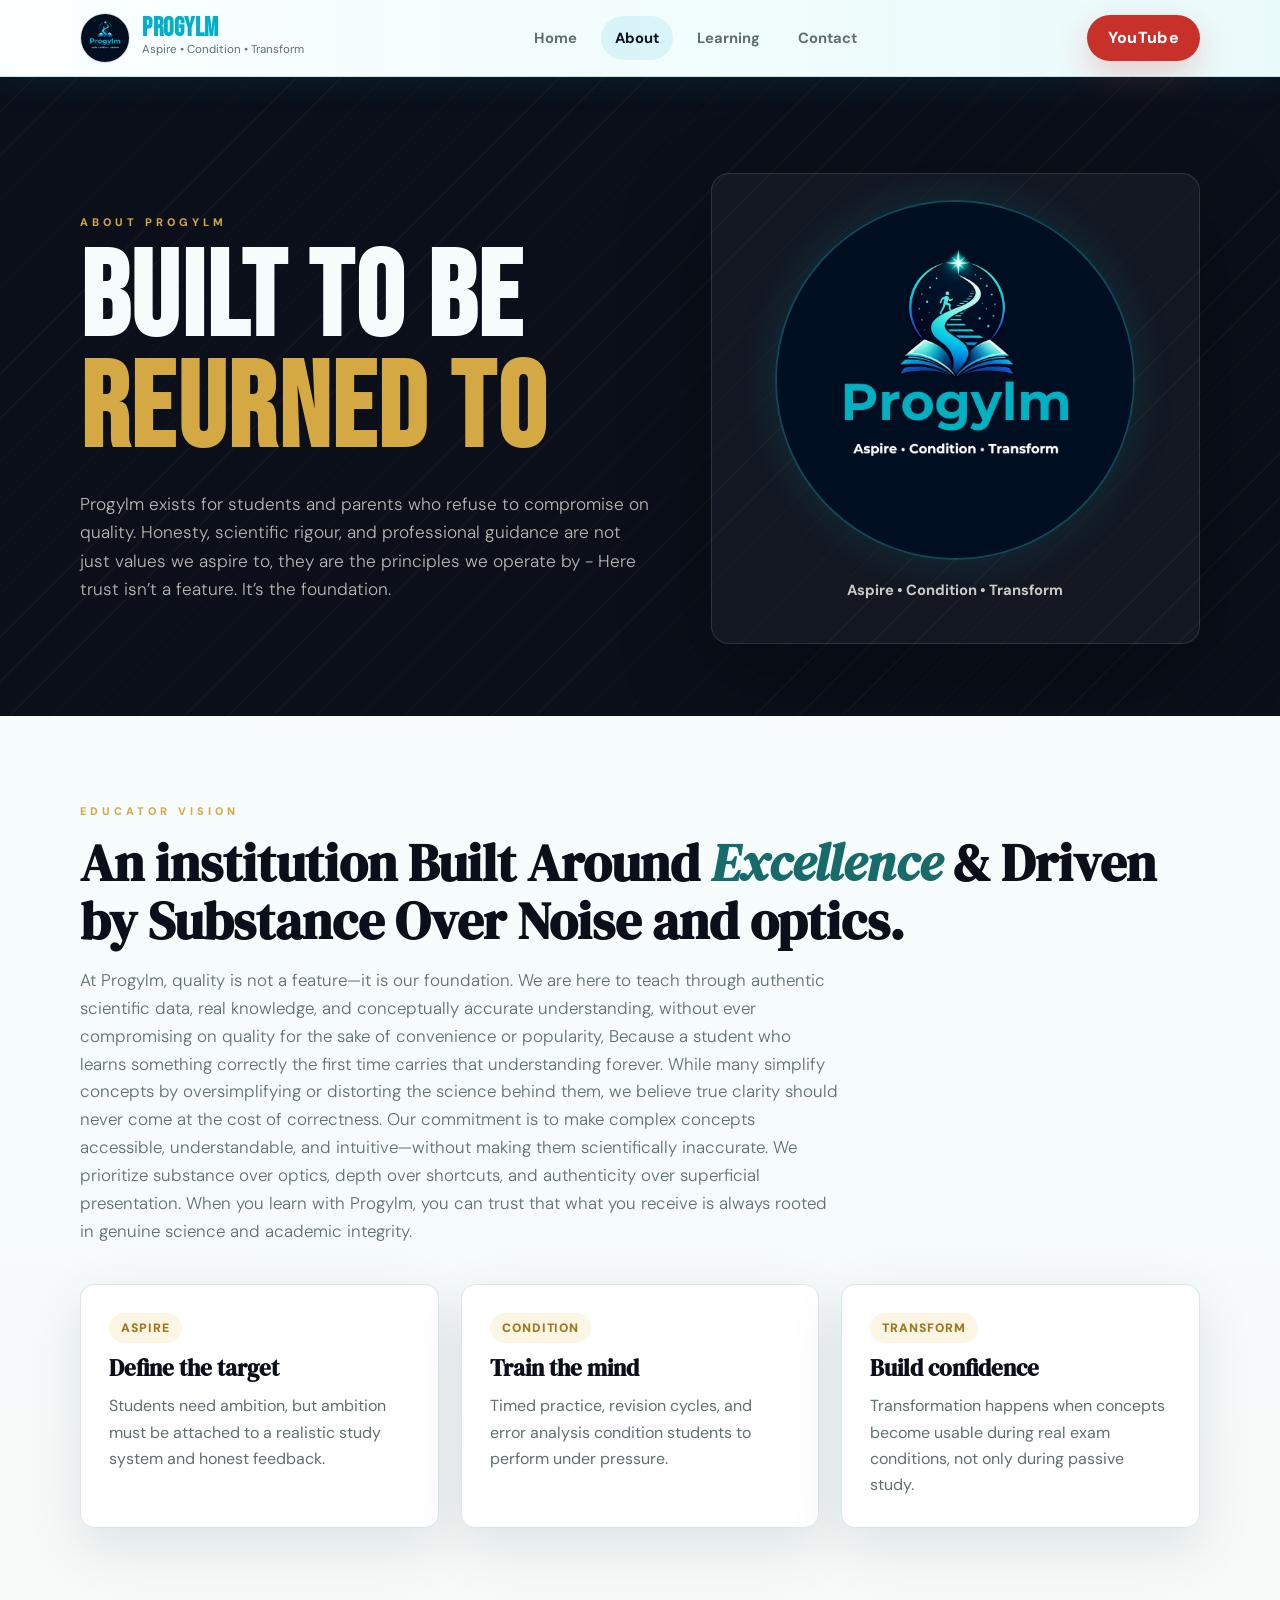
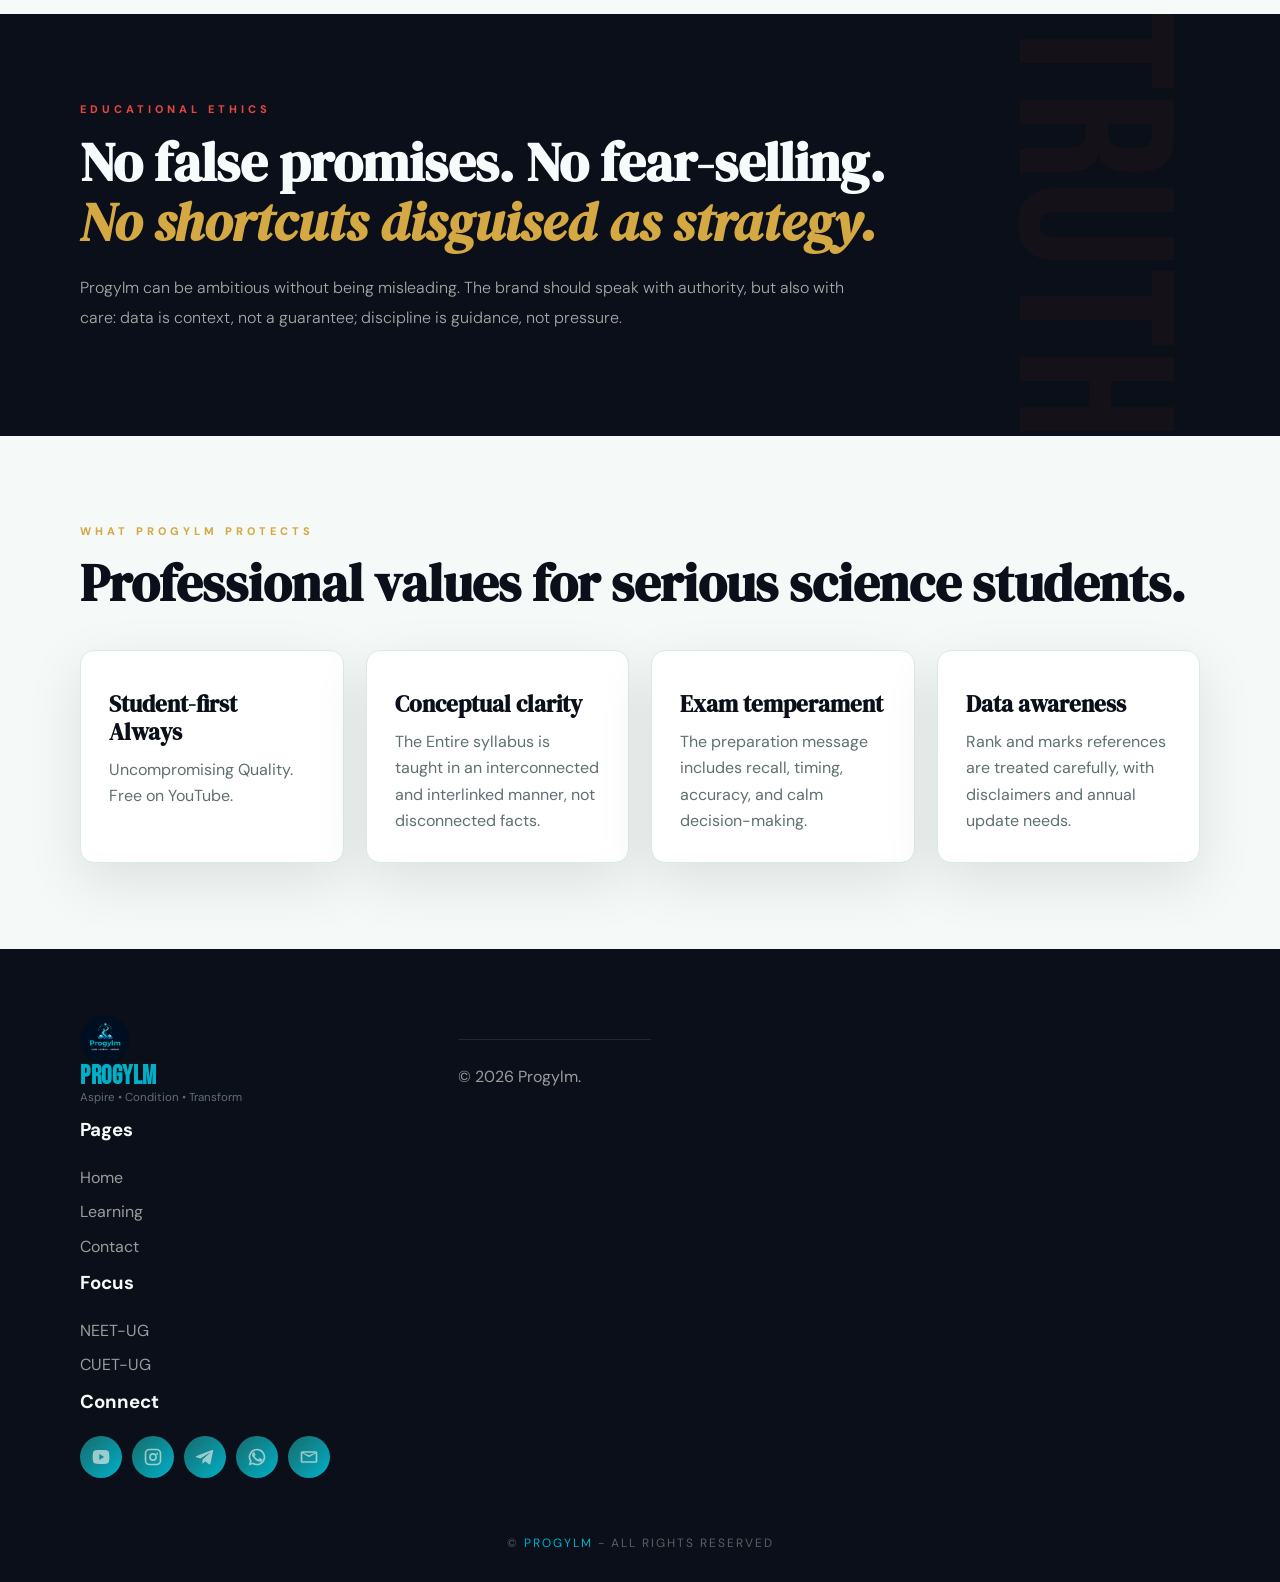
==== commit 7ef128e3: "Update about.html" ====
--- a/about.html
+++ b/about.html
@@ -57,6 +57,7 @@
   </main>
 
   <footer class="site-footer"><div class="container footer-grid"><div><a class="brand" href="index.html"><img class="brand-logo" src="assets/images/PROGYLM.jpeg" alt="Progylm logo"><span><strong>Progylm</strong><small>Aspire • Condition • Transform</small> <div><h3>Pages</h3><a href="index.html">Home</a><a href="notes.html">Learning</a><a href="contact.html">Contact</a></div><div><h3>Focus</h3><a href="notes.html">NEET-UG</a><a href="notes.html">CUET-UG</a></div><div><h3>Connect</h3><div class="social-links"><a href="https://www.youtube.com/@ProgylmNEET" target="_blank" rel="noopener" aria-label="YouTube"><svg class="social-icon" viewBox="0 0 24 24"><path d="M21.6 7.2s-.2-1.7-.9-2.4c-.9-.9-1.9-.9-2.4-1C15 3.5 12 3.5 12 3.5s-3 0-6.3.3c-.5.1-1.5.1-2.4 1-.7.7-.9 2.4-.9 2.4S2 9.1 2 11v1.8c0 1.9.4 3.8.4 3.8s.2 1.7.9 2.4c.9.9 2.1.9 2.6 1 1.9.2 6.1.3 6.1.3s3 0 6.3-.3c.5-.1 1.5-.1 2.4-1 .7-.7.9-2.4.9-2.4s.4-1.9.4-3.8V11c0-1.9-.4-3.8-.4-3.8ZM10 15.5v-7l5.8 3.5L10 15.5Z"/></svg></a><a href="https://www.instagram.com/progylm/" target="_blank" rel="noopener" aria-label="Instagram"><svg class="social-icon" viewBox="0 0 24 24"><path d="M7.8 2h8.4A5.8 5.8 0 0 1 22 7.8v8.4a5.8 5.8 0 0 1-5.8 5.8H7.8A5.8 5.8 0 0 1 2 16.2V7.8A5.8 5.8 0 0 1 7.8 2Zm0 2A3.8 3.8 0 0 0 4 7.8v8.4A3.8 3.8 0 0 0 7.8 20h8.4a3.8 3.8 0 0 0 3.8-3.8V7.8A3.8 3.8 0 0 0 16.2 4H7.8Zm4.2 3.3a4.7 4.7 0 1 1 0 9.4 4.7 4.7 0 0 1 0-9.4Zm0 2a2.7 2.7 0 1 0 0 5.4 2.7 2.7 0 0 0 0-5.4Zm5-2.3a1.1 1.1 0 1 1 0 2.2 1.1 1.1 0 0 1 0-2.2Z"/></svg></a><a href="https://t.me/progylmNEET" target="_blank" rel="noopener" aria-label="Telegram"><svg class="social-icon" viewBox="0 0 24 24"><path d="M21.8 4.4 18.5 20c-.2 1-.8 1.2-1.6.7l-4.8-3.5-2.3 2.2c-.3.3-.5.5-1 .5l.4-4.9 8.9-8c.4-.4-.1-.6-.6-.2L6.4 13.7 1.7 12.2c-1-.3-1-1 .2-1.5L20.4 3.6c.8-.3 1.6.2 1.4.8Z"/></svg></a><a href="https://api.whatsapp.com/send?phone=917070131236&amp;text=Hello%20Progylm%20Team.%0A" target="_blank" rel="noopener" aria-label="WhatsApp"><svg class="social-icon" viewBox="0 0 24 24" aria-hidden="true"><path d="M17.5 14.4c-.3-.1-1.8-.9-2-.9-.3-.1-.5-.1-.7.1-.2.3-.8.9-.9 1.1-.2.2-.3.2-.6.1-.3-.1-1.2-.5-2.4-1.5-.9-.8-1.5-1.8-1.6-2.1-.2-.3 0-.5.1-.6.1-.1.3-.3.4-.5.1-.2.2-.3.3-.5.1-.2.1-.4 0-.5 0-.1-.7-1.6-.9-2.2-.2-.6-.5-.5-.7-.5h-.6c-.2 0-.5.1-.8.4-.3.3-1 1-1 2.5s1.1 2.9 1.2 3.1c.1.2 2.1 3.2 5.1 4.5.7.3 1.3.5 1.7.6.7.2 1.4.2 1.9.1.6-.1 1.8-.7 2-1.4.2-.7.2-1.3.2-1.4-.1-.1-.3-.2-.6-.4ZM12 2a10 10 0 0 0-8.6 15.1L2 22l5-1.3A10 10 0 1 0 12 2Zm0 2a8 8 0 1 1-4.1 14.9l-.3-.2-2.6.7.7-2.5-.2-.4A8 8 0 0 1 12 4Z"></path></svg></a><a href="mailto:progylmed@gmail.com" aria-label="Email"><svg class="social-icon" viewBox="0 0 24 24"><path d="M4 5h16a2 2 0 0 1 2 2v10a2 2 0 0 1-2 2H4a2 2 0 0 1-2-2V7a2 2 0 0 1 2-2Zm8 7.2L4 7.6V17h16V7.6l-8 4.6Zm0-2.3L19.2 7H4.8L12 9.9Z"/></svg></a></div></div></div><div class="container footer-bottom"><span>© 2026 Progylm.</span></div></footer>
+      <div class="footer-tag">© <span>Progylm</span> - All Rights Reserved</div>
   <script src="script.js"></script>
 </body>
 </html>
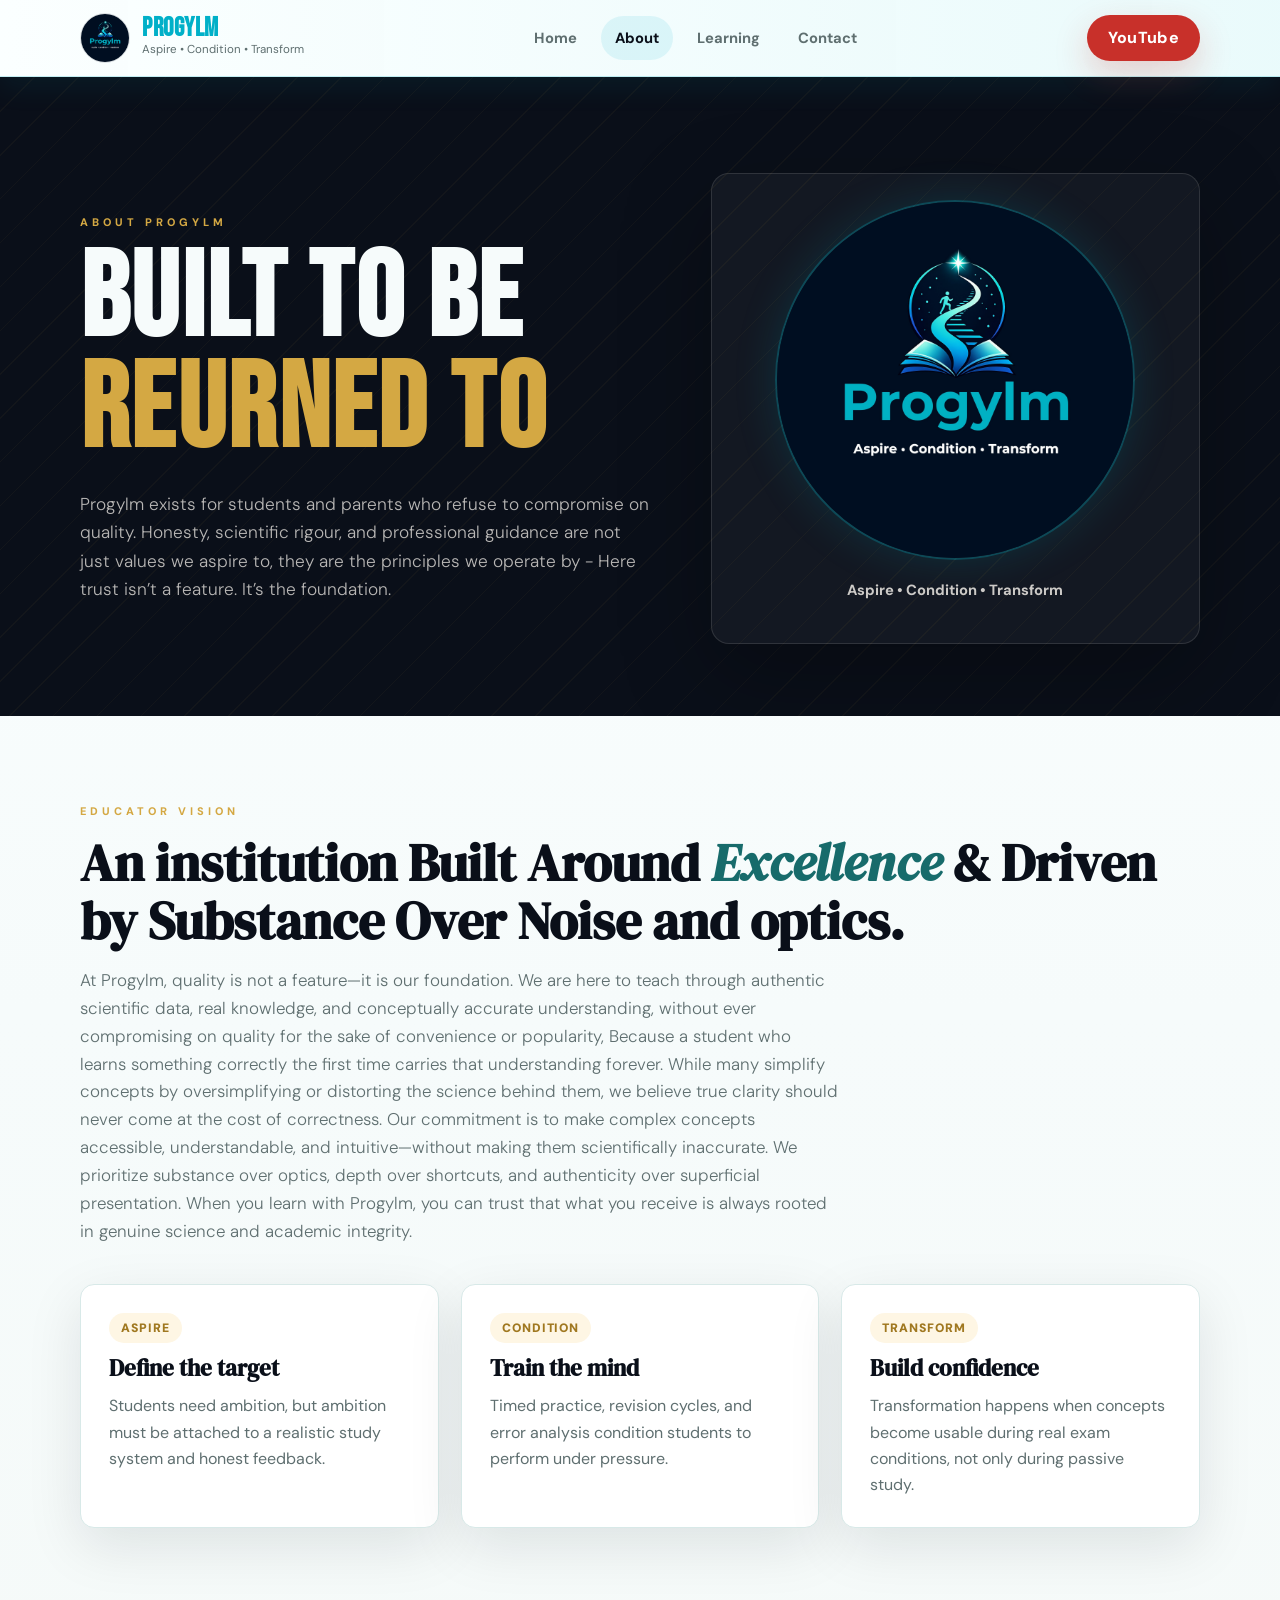
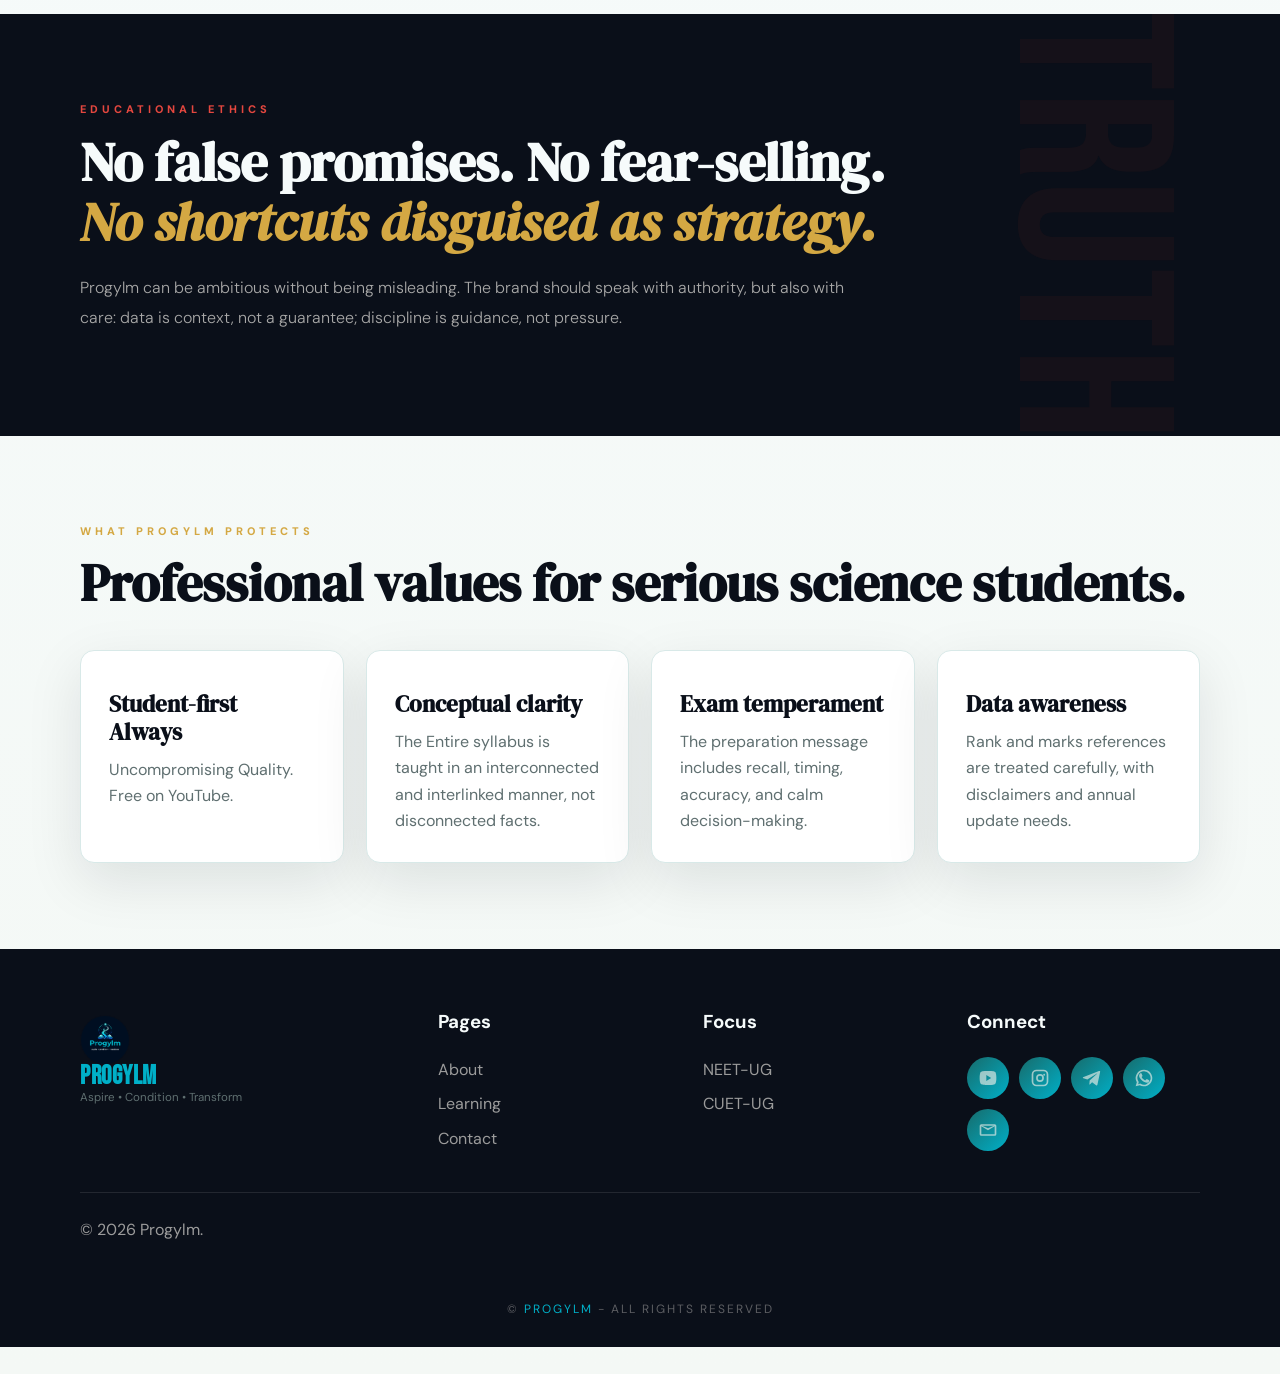
==== commit a2f2f071: "Add files via upload" ====
--- a/about.html
+++ b/about.html
@@ -56,11 +56,17 @@
     </section>
   </main>
 
-  <footer class="site-footer"><div class="container footer-grid"><div><a class="brand" href="index.html"><img class="brand-logo" src="assets/images/PROGYLM.jpeg" alt="Progylm logo"><span><strong>Progylm</strong><small>Aspire • Condition • Transform</small> <div><h3>Pages</h3><a href="index.html">Home</a><a href="notes.html">Learning</a><a href="contact.html">Contact</a></div><div><h3>Focus</h3><a href="notes.html">NEET-UG</a><a href="notes.html">CUET-UG</a></div><div><h3>Connect</h3><div class="social-links"><a href="https://www.youtube.com/@ProgylmNEET" target="_blank" rel="noopener" aria-label="YouTube"><svg class="social-icon" viewBox="0 0 24 24"><path d="M21.6 7.2s-.2-1.7-.9-2.4c-.9-.9-1.9-.9-2.4-1C15 3.5 12 3.5 12 3.5s-3 0-6.3.3c-.5.1-1.5.1-2.4 1-.7.7-.9 2.4-.9 2.4S2 9.1 2 11v1.8c0 1.9.4 3.8.4 3.8s.2 1.7.9 2.4c.9.9 2.1.9 2.6 1 1.9.2 6.1.3 6.1.3s3 0 6.3-.3c.5-.1 1.5-.1 2.4-1 .7-.7.9-2.4.9-2.4s.4-1.9.4-3.8V11c0-1.9-.4-3.8-.4-3.8ZM10 15.5v-7l5.8 3.5L10 15.5Z"/></svg></a><a href="https://www.instagram.com/progylm/" target="_blank" rel="noopener" aria-label="Instagram"><svg class="social-icon" viewBox="0 0 24 24"><path d="M7.8 2h8.4A5.8 5.8 0 0 1 22 7.8v8.4a5.8 5.8 0 0 1-5.8 5.8H7.8A5.8 5.8 0 0 1 2 16.2V7.8A5.8 5.8 0 0 1 7.8 2Zm0 2A3.8 3.8 0 0 0 4 7.8v8.4A3.8 3.8 0 0 0 7.8 20h8.4a3.8 3.8 0 0 0 3.8-3.8V7.8A3.8 3.8 0 0 0 16.2 4H7.8Zm4.2 3.3a4.7 4.7 0 1 1 0 9.4 4.7 4.7 0 0 1 0-9.4Zm0 2a2.7 2.7 0 1 0 0 5.4 2.7 2.7 0 0 0 0-5.4Zm5-2.3a1.1 1.1 0 1 1 0 2.2 1.1 1.1 0 0 1 0-2.2Z"/></svg></a><a href="https://t.me/progylmNEET" target="_blank" rel="noopener" aria-label="Telegram"><svg class="social-icon" viewBox="0 0 24 24"><path d="M21.8 4.4 18.5 20c-.2 1-.8 1.2-1.6.7l-4.8-3.5-2.3 2.2c-.3.3-.5.5-1 .5l.4-4.9 8.9-8c.4-.4-.1-.6-.6-.2L6.4 13.7 1.7 12.2c-1-.3-1-1 .2-1.5L20.4 3.6c.8-.3 1.6.2 1.4.8Z"/></svg></a><a href="https://api.whatsapp.com/send?phone=917070131236&amp;text=Hello%20Progylm%20Team.%0A" target="_blank" rel="noopener" aria-label="WhatsApp"><svg class="social-icon" viewBox="0 0 24 24" aria-hidden="true"><path d="M17.5 14.4c-.3-.1-1.8-.9-2-.9-.3-.1-.5-.1-.7.1-.2.3-.8.9-.9 1.1-.2.2-.3.2-.6.1-.3-.1-1.2-.5-2.4-1.5-.9-.8-1.5-1.8-1.6-2.1-.2-.3 0-.5.1-.6.1-.1.3-.3.4-.5.1-.2.2-.3.3-.5.1-.2.1-.4 0-.5 0-.1-.7-1.6-.9-2.2-.2-.6-.5-.5-.7-.5h-.6c-.2 0-.5.1-.8.4-.3.3-1 1-1 2.5s1.1 2.9 1.2 3.1c.1.2 2.1 3.2 5.1 4.5.7.3 1.3.5 1.7.6.7.2 1.4.2 1.9.1.6-.1 1.8-.7 2-1.4.2-.7.2-1.3.2-1.4-.1-.1-.3-.2-.6-.4ZM12 2a10 10 0 0 0-8.6 15.1L2 22l5-1.3A10 10 0 1 0 12 2Zm0 2a8 8 0 1 1-4.1 14.9l-.3-.2-2.6.7.7-2.5-.2-.4A8 8 0 0 1 12 4Z"></path></svg></a><a href="mailto:progylmed@gmail.com" aria-label="Email"><svg class="social-icon" viewBox="0 0 24 24"><path d="M4 5h16a2 2 0 0 1 2 2v10a2 2 0 0 1-2 2H4a2 2 0 0 1-2-2V7a2 2 0 0 1 2-2Zm8 7.2L4 7.6V17h16V7.6l-8 4.6Zm0-2.3L19.2 7H4.8L12 9.9Z"/></svg></a></div></div></div><div class="container footer-bottom"><span>© 2026 Progylm.</span></div></footer>
-      <div class="footer-tag">© <span>Progylm</span> - All Rights Reserved</div>
-  <script src="script.js"></script>
+  <footer class="site-footer">
+    <div class="container footer-grid">
+      <div><a class="brand protected-brand" href="index.html"><img class="brand-logo" src="assets/images/PROGYLM.jpeg" alt="Progylm logo" draggable="false"><span><strong>Progylm</strong><small>Aspire • Condition • Transform</small></span></a></div>
+      <div><h3>Pages</h3><a href="about.html">About</a><a href="notes.html">Learning</a><a href="contact.html">Contact</a></div>
+      <div><h3>Focus</h3><a href="notes.html">NEET-UG</a><a href="notes.html">CUET-UG</a></div>
+      <div><h3>Connect</h3><div class="social-links"><a href="https://www.youtube.com/@ProgylmNEET" target="_blank" rel="noopener" aria-label="YouTube"><svg class="social-icon" viewBox="0 0 24 24" aria-hidden="true"><path d="M21.6 7.2s-.2-1.7-.9-2.4c-.9-.9-1.9-.9-2.4-1C15 3.5 12 3.5 12 3.5s-3 0-6.3.3c-.5.1-1.5.1-2.4 1-.7.7-.9 2.4-.9 2.4S2 9.1 2 11v1.8c0 1.9.4 3.8.4 3.8s.2 1.7.9 2.4c.9.9 2.1.9 2.6 1 1.9.2 6.1.3 6.1.3s3 0 6.3-.3c.5-.1 1.5-.1 2.4-1 .7-.7.9-2.4.9-2.4s.4-1.9.4-3.8V11c0-1.9-.4-3.8-.4-3.8ZM10 15.5v-7l5.8 3.5L10 15.5Z"></path></svg></a><a href="https://www.instagram.com/progylm/" target="_blank" rel="noopener" aria-label="Instagram"><svg class="social-icon" viewBox="0 0 24 24" aria-hidden="true"><path d="M7.8 2h8.4A5.8 5.8 0 0 1 22 7.8v8.4a5.8 5.8 0 0 1-5.8 5.8H7.8A5.8 5.8 0 0 1 2 16.2V7.8A5.8 5.8 0 0 1 7.8 2Zm0 2A3.8 3.8 0 0 0 4 7.8v8.4A3.8 3.8 0 0 0 7.8 20h8.4a3.8 3.8 0 0 0 3.8-3.8V7.8A3.8 3.8 0 0 0 16.2 4H7.8Zm4.2 3.3a4.7 4.7 0 1 1 0 9.4 4.7 4.7 0 0 1 0-9.4Zm0 2a2.7 2.7 0 1 0 0 5.4 2.7 2.7 0 0 0 0-5.4Zm5-2.3a1.1 1.1 0 1 1 0 2.2 1.1 1.1 0 0 1 0-2.2Z"></path></svg></a><a href="https://t.me/progylmNEET" target="_blank" rel="noopener" aria-label="Telegram"><svg class="social-icon" viewBox="0 0 24 24" aria-hidden="true"><path d="M21.8 4.4 18.5 20c-.2 1-.8 1.2-1.6.7l-4.8-3.5-2.3 2.2c-.3.3-.5.5-1 .5l.4-4.9 8.9-8c.4-.4-.1-.6-.6-.2L6.4 13.7 1.7 12.2c-1-.3-1-1 .2-1.5L20.4 3.6c.8-.3 1.6.2 1.4.8Z"></path></svg></a><a href="https://api.whatsapp.com/send?phone=917070131236&amp;text=Hello%20Progylm%20Team.%0A" target="_blank" rel="noopener" aria-label="WhatsApp"><svg class="social-icon" viewBox="0 0 24 24" aria-hidden="true"><path d="M17.5 14.4c-.3-.1-1.8-.9-2-.9-.3-.1-.5-.1-.7.1-.2.3-.8.9-.9 1.1-.2.2-.3.2-.6.1-.3-.1-1.2-.5-2.4-1.5-.9-.8-1.5-1.8-1.6-2.1-.2-.3 0-.5.1-.6.1-.1.3-.3.4-.5.1-.2.2-.3.3-.5.1-.2.1-.4 0-.5 0-.1-.7-1.6-.9-2.2-.2-.6-.5-.5-.7-.5h-.6c-.2 0-.5.1-.8.4-.3.3-1 1-1 2.5s1.1 2.9 1.2 3.1c.1.2 2.1 3.2 5.1 4.5.7.3 1.3.5 1.7.6.7.2 1.4.2 1.9.1.6-.1 1.8-.7 2-1.4.2-.7.2-1.3.2-1.4-.1-.1-.3-.2-.6-.4ZM12 2a10 10 0 0 0-8.6 15.1L2 22l5-1.3A10 10 0 1 0 12 2Zm0 2a8 8 0 1 1-4.1 14.9l-.3-.2-2.6.7.7-2.5-.2-.4A8 8 0 0 1 12 4Z"></path></svg></a><a href="mailto:progylmed@gmail.com" aria-label="Email"><svg class="social-icon" viewBox="0 0 24 24" aria-hidden="true"><path d="M4 5h16a2 2 0 0 1 2 2v10a2 2 0 0 1-2 2H4a2 2 0 0 1-2-2V7a2 2 0 0 1 2-2Zm8 7.2L4 7.6V17h16V7.6l-8 4.6Zm0-2.3L19.2 7H4.8L12 9.9Z"></path></svg></a></div></div>
+    </div>
+    <div class="container footer-bottom"><span>© 2026 Progylm.</span></div>
+  </footer>
+  <div class="footer-tag">© <span>Progylm</span> - All Rights Reserved</div>
+  <script src="script.js"></script>̥
 </body>
 </html>
 
-
-
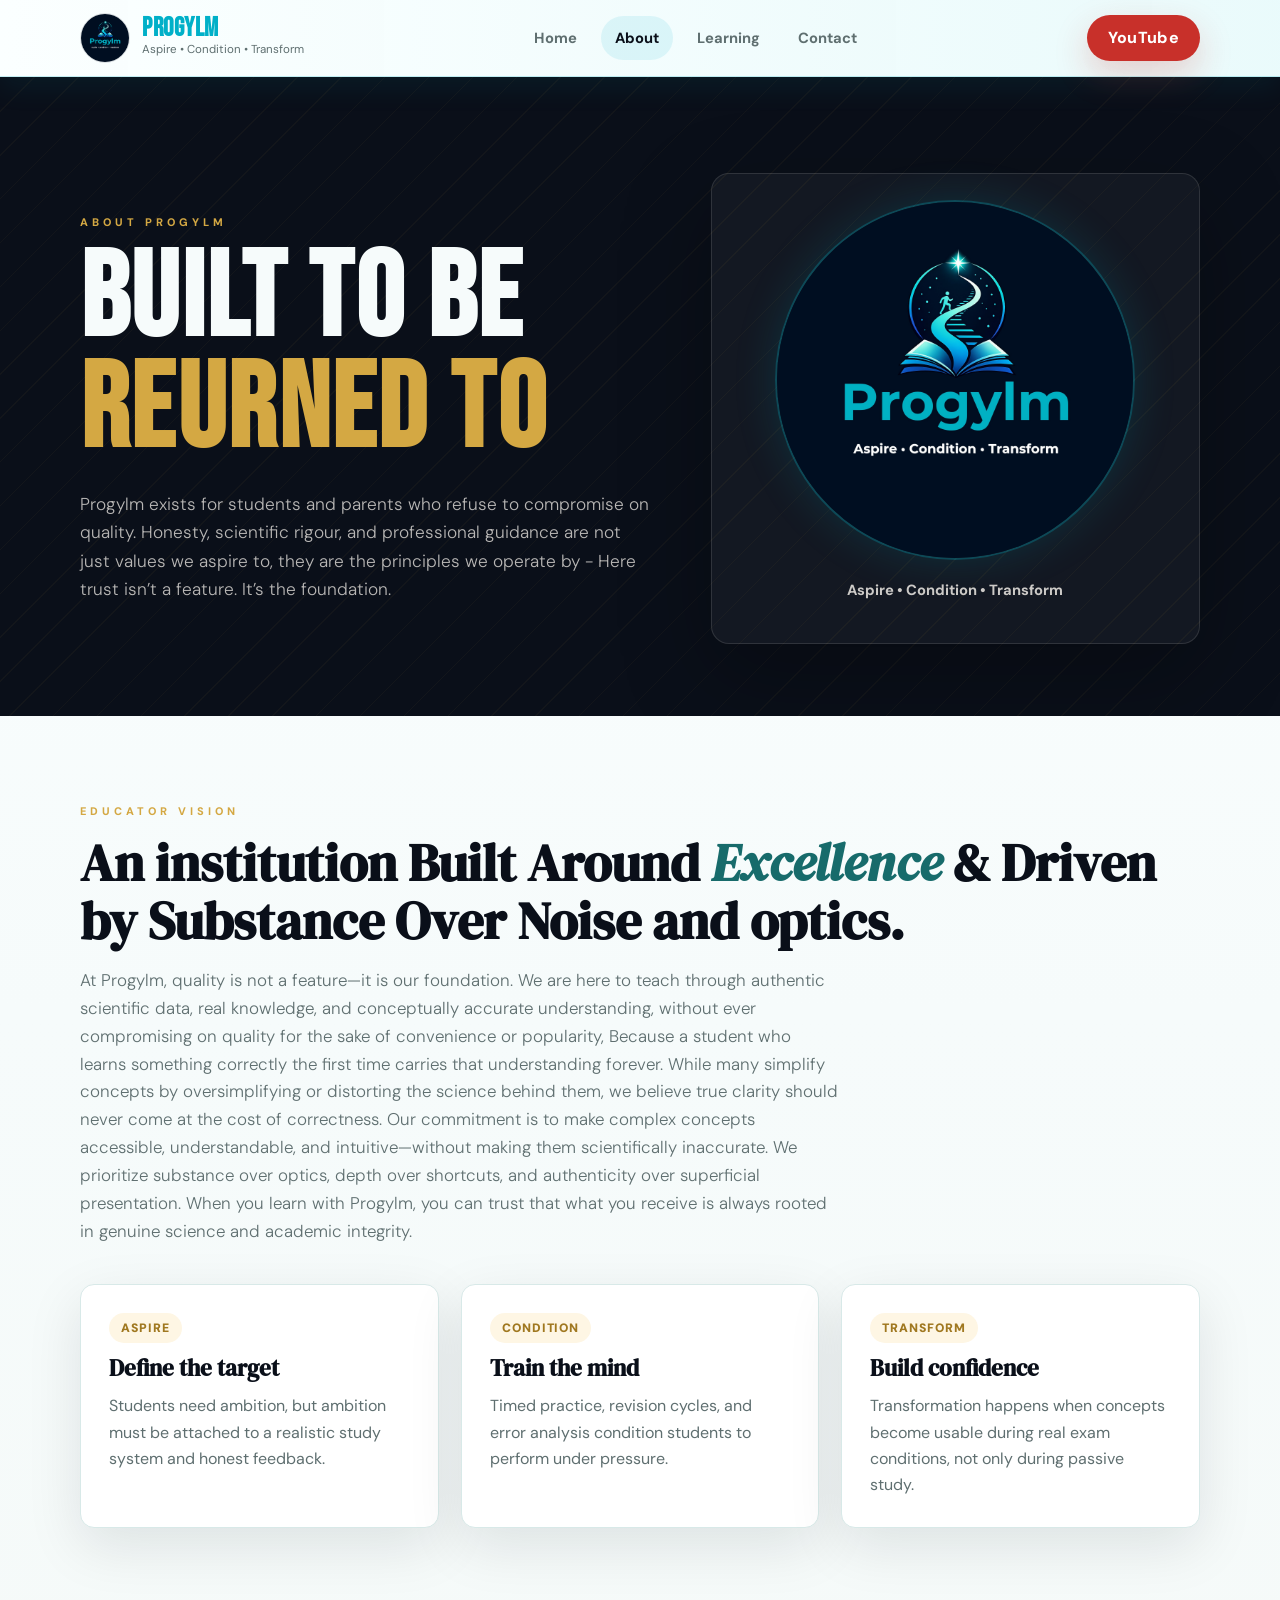
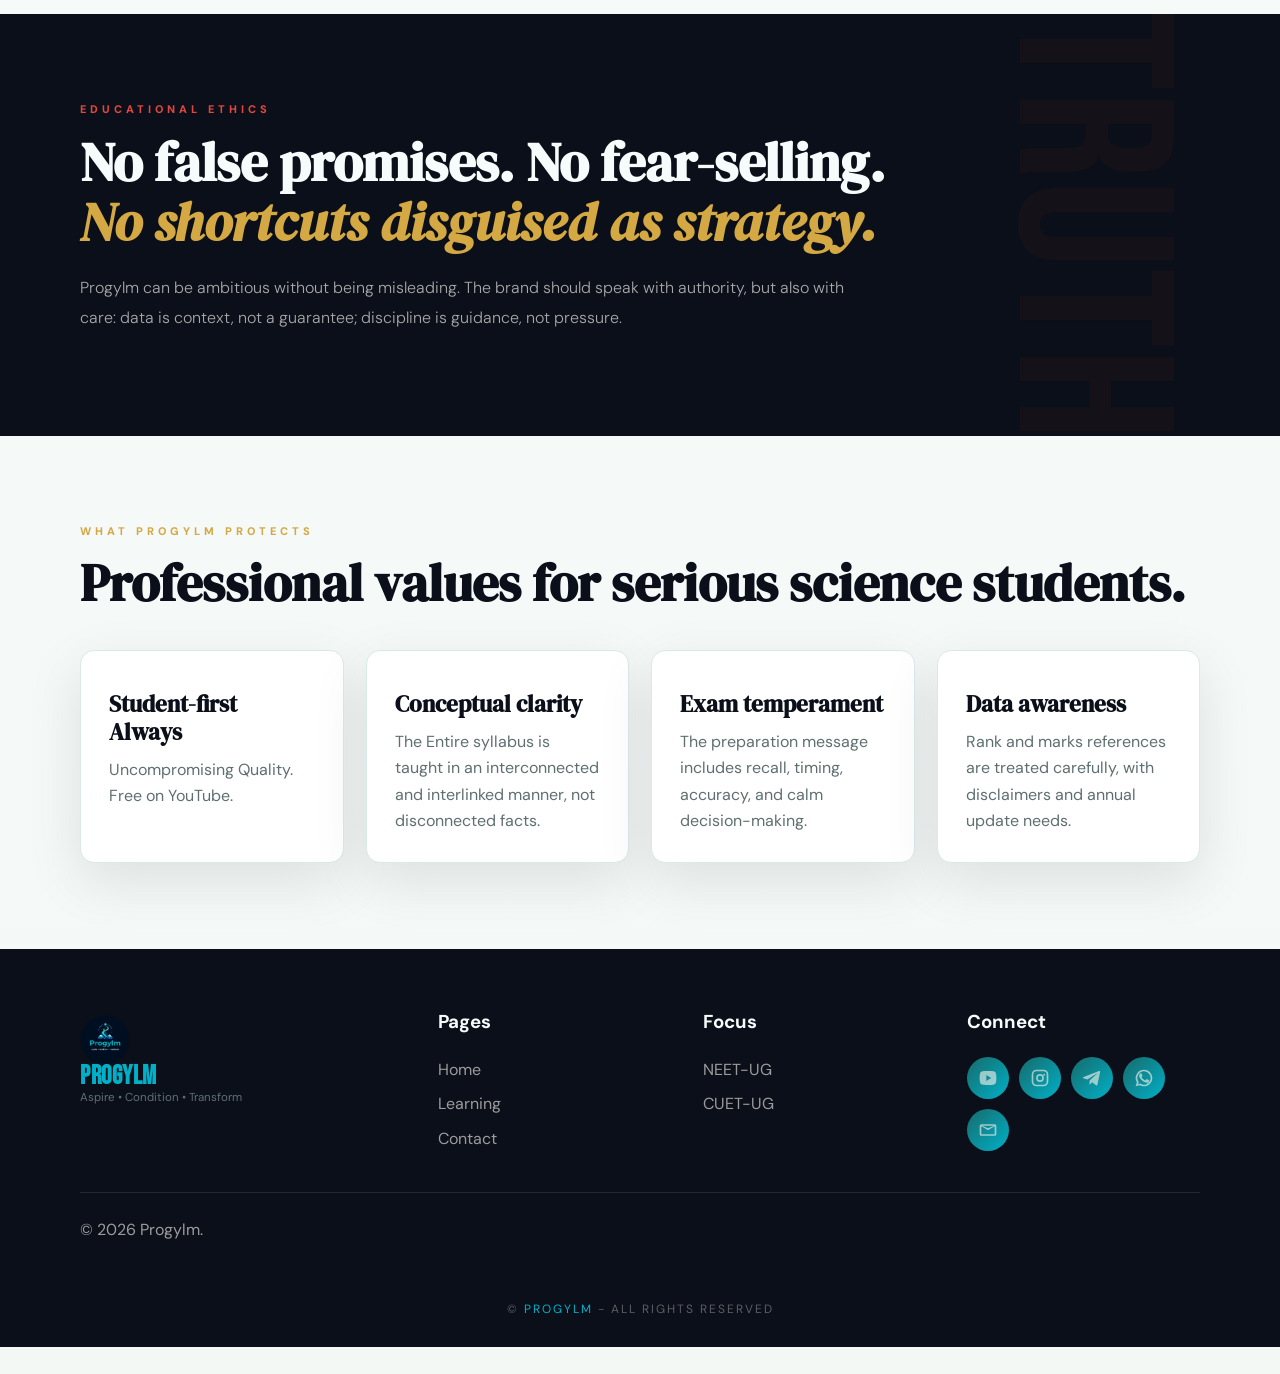
==== commit 73d59936: "Update about.html" ====
--- a/about.html
+++ b/about.html
@@ -59,7 +59,7 @@
   <footer class="site-footer">
     <div class="container footer-grid">
       <div><a class="brand protected-brand" href="index.html"><img class="brand-logo" src="assets/images/PROGYLM.jpeg" alt="Progylm logo" draggable="false"><span><strong>Progylm</strong><small>Aspire • Condition • Transform</small></span></a></div>
-      <div><h3>Pages</h3><a href="about.html">About</a><a href="notes.html">Learning</a><a href="contact.html">Contact</a></div>
+      <div><h3>Pages</h3><a href="index.html">Home</a><a href="notes.html">Learning</a><a href="contact.html">Contact</a></div>
       <div><h3>Focus</h3><a href="notes.html">NEET-UG</a><a href="notes.html">CUET-UG</a></div>
       <div><h3>Connect</h3><div class="social-links"><a href="https://www.youtube.com/@ProgylmNEET" target="_blank" rel="noopener" aria-label="YouTube"><svg class="social-icon" viewBox="0 0 24 24" aria-hidden="true"><path d="M21.6 7.2s-.2-1.7-.9-2.4c-.9-.9-1.9-.9-2.4-1C15 3.5 12 3.5 12 3.5s-3 0-6.3.3c-.5.1-1.5.1-2.4 1-.7.7-.9 2.4-.9 2.4S2 9.1 2 11v1.8c0 1.9.4 3.8.4 3.8s.2 1.7.9 2.4c.9.9 2.1.9 2.6 1 1.9.2 6.1.3 6.1.3s3 0 6.3-.3c.5-.1 1.5-.1 2.4-1 .7-.7.9-2.4.9-2.4s.4-1.9.4-3.8V11c0-1.9-.4-3.8-.4-3.8ZM10 15.5v-7l5.8 3.5L10 15.5Z"></path></svg></a><a href="https://www.instagram.com/progylm/" target="_blank" rel="noopener" aria-label="Instagram"><svg class="social-icon" viewBox="0 0 24 24" aria-hidden="true"><path d="M7.8 2h8.4A5.8 5.8 0 0 1 22 7.8v8.4a5.8 5.8 0 0 1-5.8 5.8H7.8A5.8 5.8 0 0 1 2 16.2V7.8A5.8 5.8 0 0 1 7.8 2Zm0 2A3.8 3.8 0 0 0 4 7.8v8.4A3.8 3.8 0 0 0 7.8 20h8.4a3.8 3.8 0 0 0 3.8-3.8V7.8A3.8 3.8 0 0 0 16.2 4H7.8Zm4.2 3.3a4.7 4.7 0 1 1 0 9.4 4.7 4.7 0 0 1 0-9.4Zm0 2a2.7 2.7 0 1 0 0 5.4 2.7 2.7 0 0 0 0-5.4Zm5-2.3a1.1 1.1 0 1 1 0 2.2 1.1 1.1 0 0 1 0-2.2Z"></path></svg></a><a href="https://t.me/progylmNEET" target="_blank" rel="noopener" aria-label="Telegram"><svg class="social-icon" viewBox="0 0 24 24" aria-hidden="true"><path d="M21.8 4.4 18.5 20c-.2 1-.8 1.2-1.6.7l-4.8-3.5-2.3 2.2c-.3.3-.5.5-1 .5l.4-4.9 8.9-8c.4-.4-.1-.6-.6-.2L6.4 13.7 1.7 12.2c-1-.3-1-1 .2-1.5L20.4 3.6c.8-.3 1.6.2 1.4.8Z"></path></svg></a><a href="https://api.whatsapp.com/send?phone=917070131236&amp;text=Hello%20Progylm%20Team.%0A" target="_blank" rel="noopener" aria-label="WhatsApp"><svg class="social-icon" viewBox="0 0 24 24" aria-hidden="true"><path d="M17.5 14.4c-.3-.1-1.8-.9-2-.9-.3-.1-.5-.1-.7.1-.2.3-.8.9-.9 1.1-.2.2-.3.2-.6.1-.3-.1-1.2-.5-2.4-1.5-.9-.8-1.5-1.8-1.6-2.1-.2-.3 0-.5.1-.6.1-.1.3-.3.4-.5.1-.2.2-.3.3-.5.1-.2.1-.4 0-.5 0-.1-.7-1.6-.9-2.2-.2-.6-.5-.5-.7-.5h-.6c-.2 0-.5.1-.8.4-.3.3-1 1-1 2.5s1.1 2.9 1.2 3.1c.1.2 2.1 3.2 5.1 4.5.7.3 1.3.5 1.7.6.7.2 1.4.2 1.9.1.6-.1 1.8-.7 2-1.4.2-.7.2-1.3.2-1.4-.1-.1-.3-.2-.6-.4ZM12 2a10 10 0 0 0-8.6 15.1L2 22l5-1.3A10 10 0 1 0 12 2Zm0 2a8 8 0 1 1-4.1 14.9l-.3-.2-2.6.7.7-2.5-.2-.4A8 8 0 0 1 12 4Z"></path></svg></a><a href="mailto:progylmed@gmail.com" aria-label="Email"><svg class="social-icon" viewBox="0 0 24 24" aria-hidden="true"><path d="M4 5h16a2 2 0 0 1 2 2v10a2 2 0 0 1-2 2H4a2 2 0 0 1-2-2V7a2 2 0 0 1 2-2Zm8 7.2L4 7.6V17h16V7.6l-8 4.6Zm0-2.3L19.2 7H4.8L12 9.9Z"></path></svg></a></div></div>
     </div>
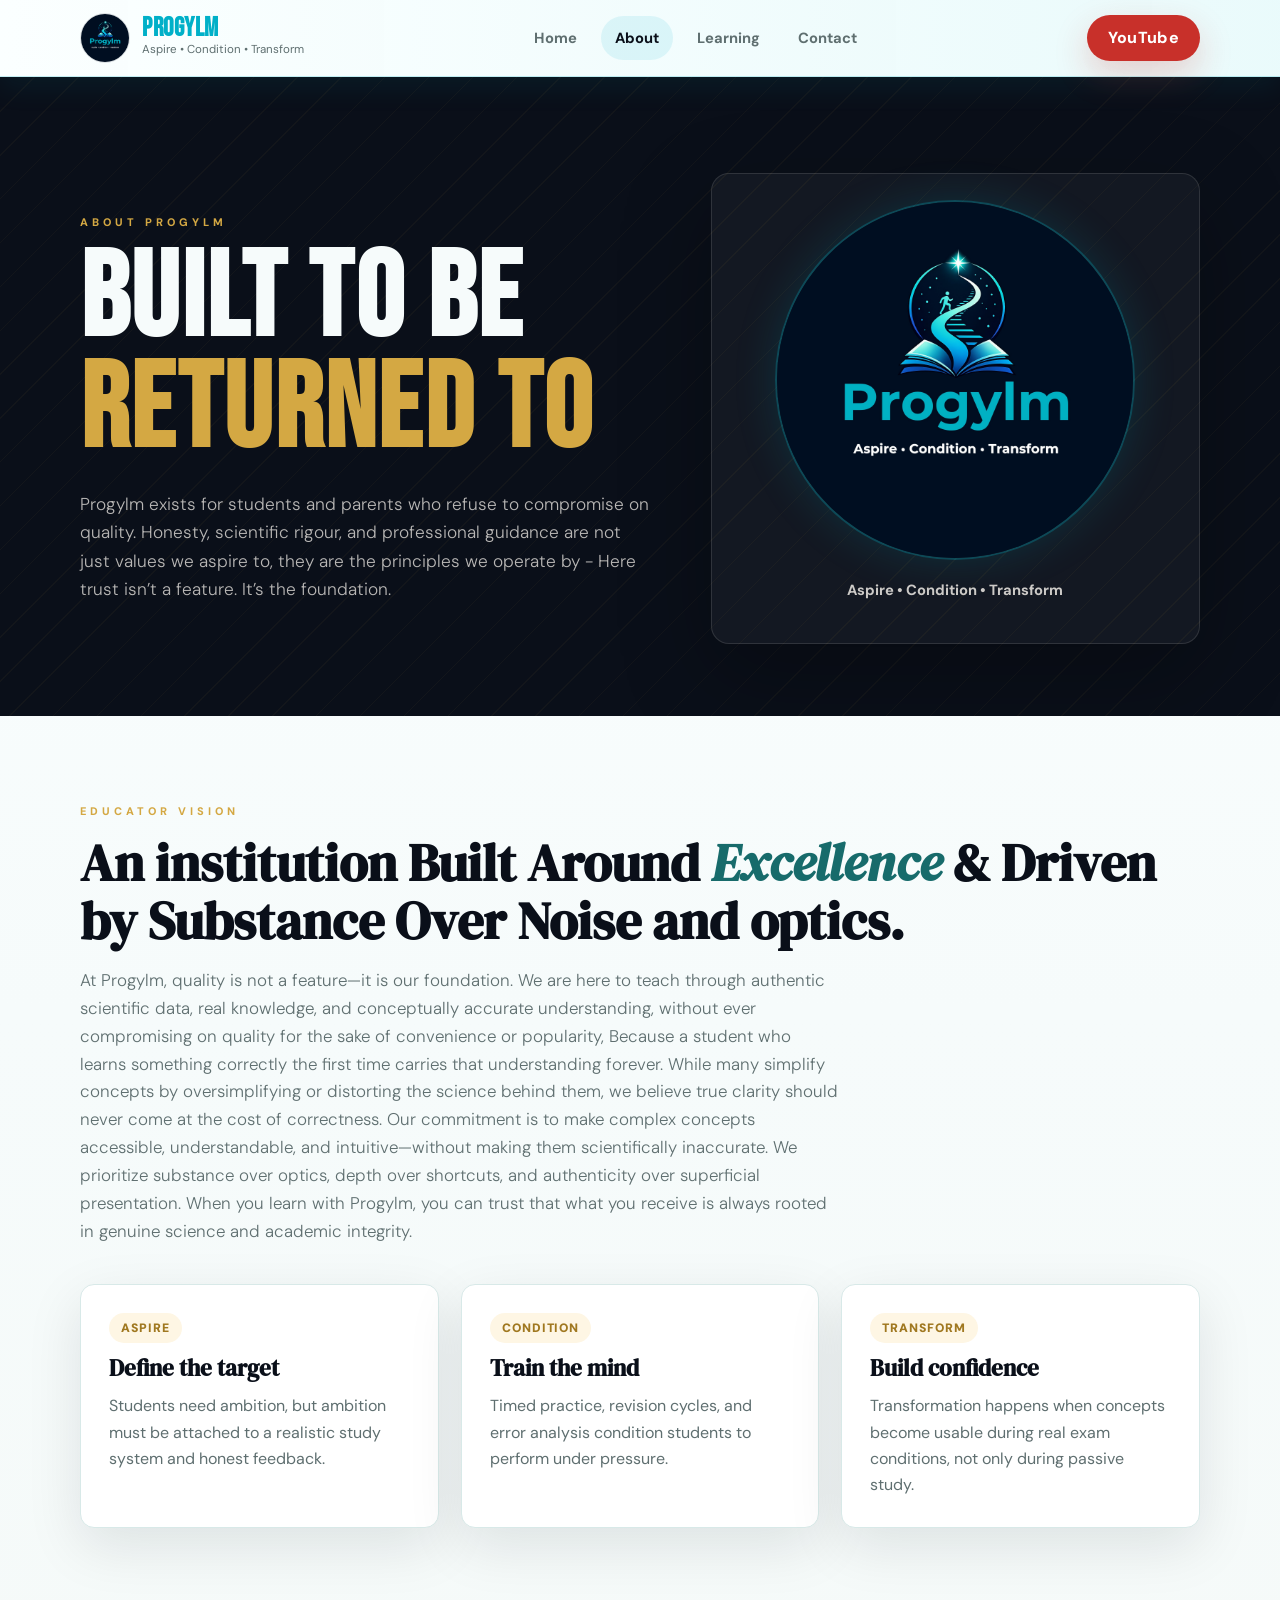
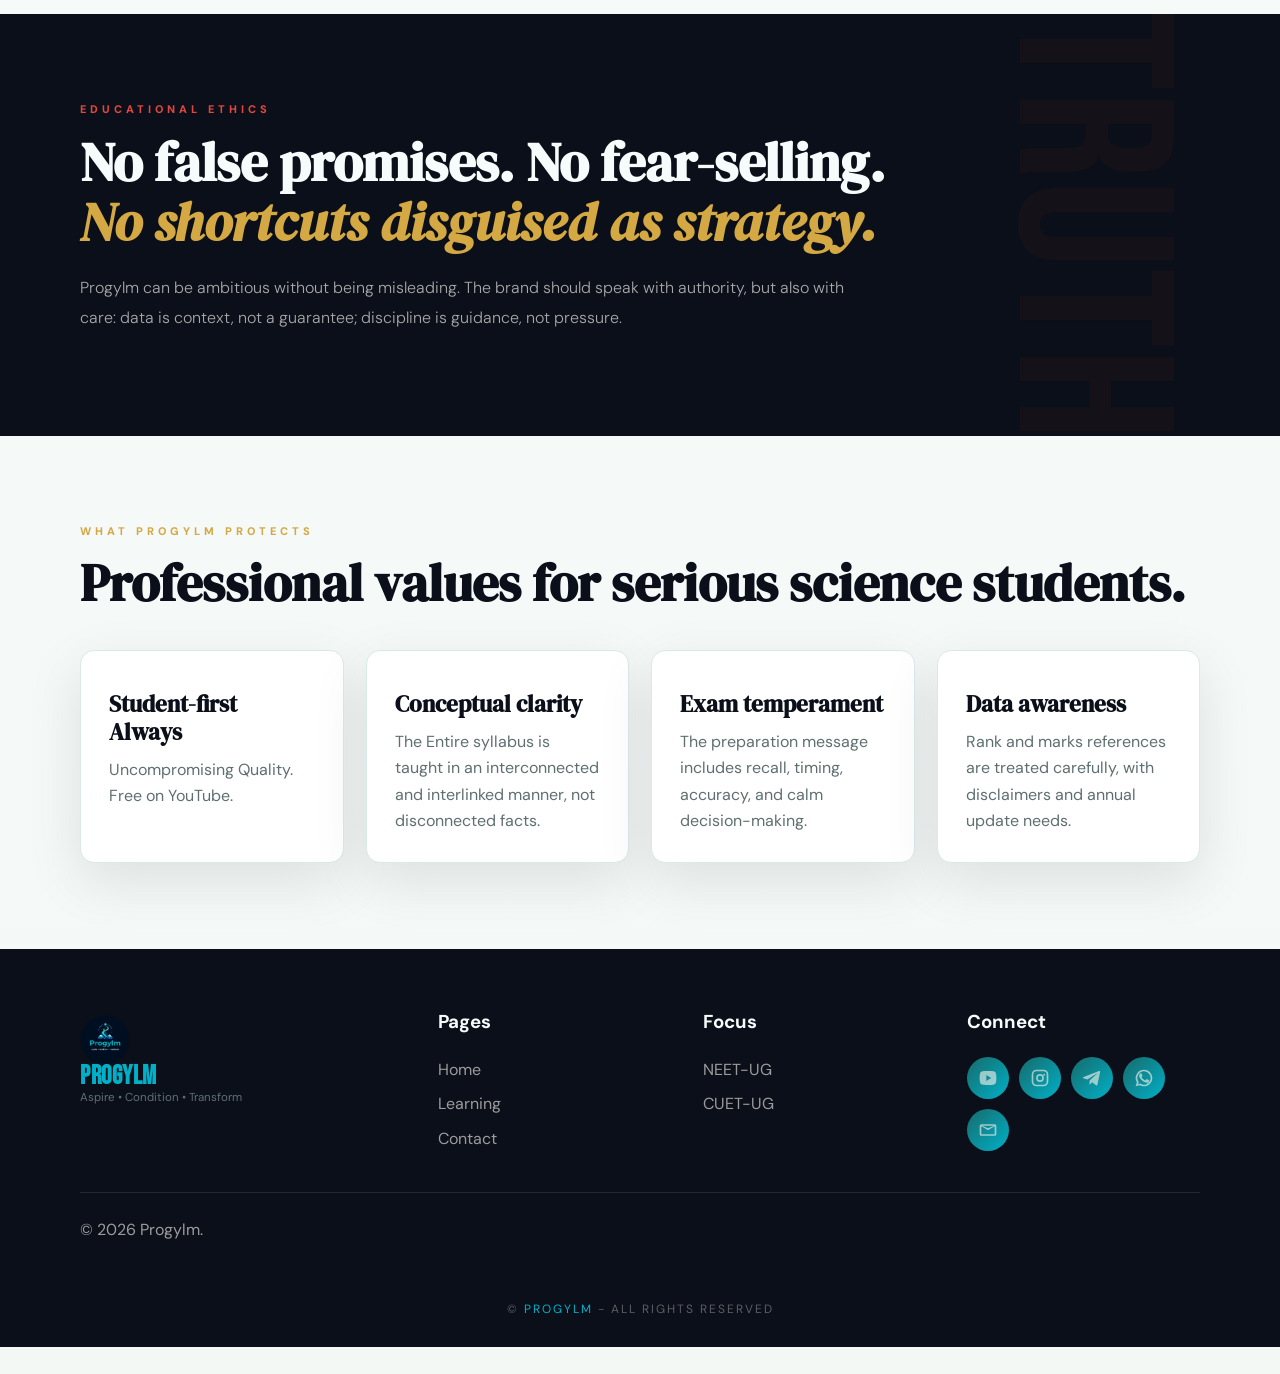
==== commit 59be34c5: "Update about.html" ====
--- a/about.html
+++ b/about.html
@@ -23,7 +23,7 @@
       <div class="container hero-grid">
         <div class="reveal">
           <p class="hero-label">About Progylm</p>
-          <h1 class="hero-title">Built to be<br><span>Reurned to</h1>
+          <h1 class="hero-title">Built to be<br><span>Returned to</h1>
           <p class="hero-sub">Progylm exists for students and parents who refuse to compromise on quality. Honesty, scientific rigour, and professional guidance are not just values we aspire to, they are the principles we operate by - Here trust isn’t a feature. It’s the foundation.</p>
         </div>
         <div class="hero-logo-card reveal"><img src="assets/images/PROGYLM.jpeg" alt="Progylm logo"><p class="logo-caption">Aspire • Condition • Transform</p></div>
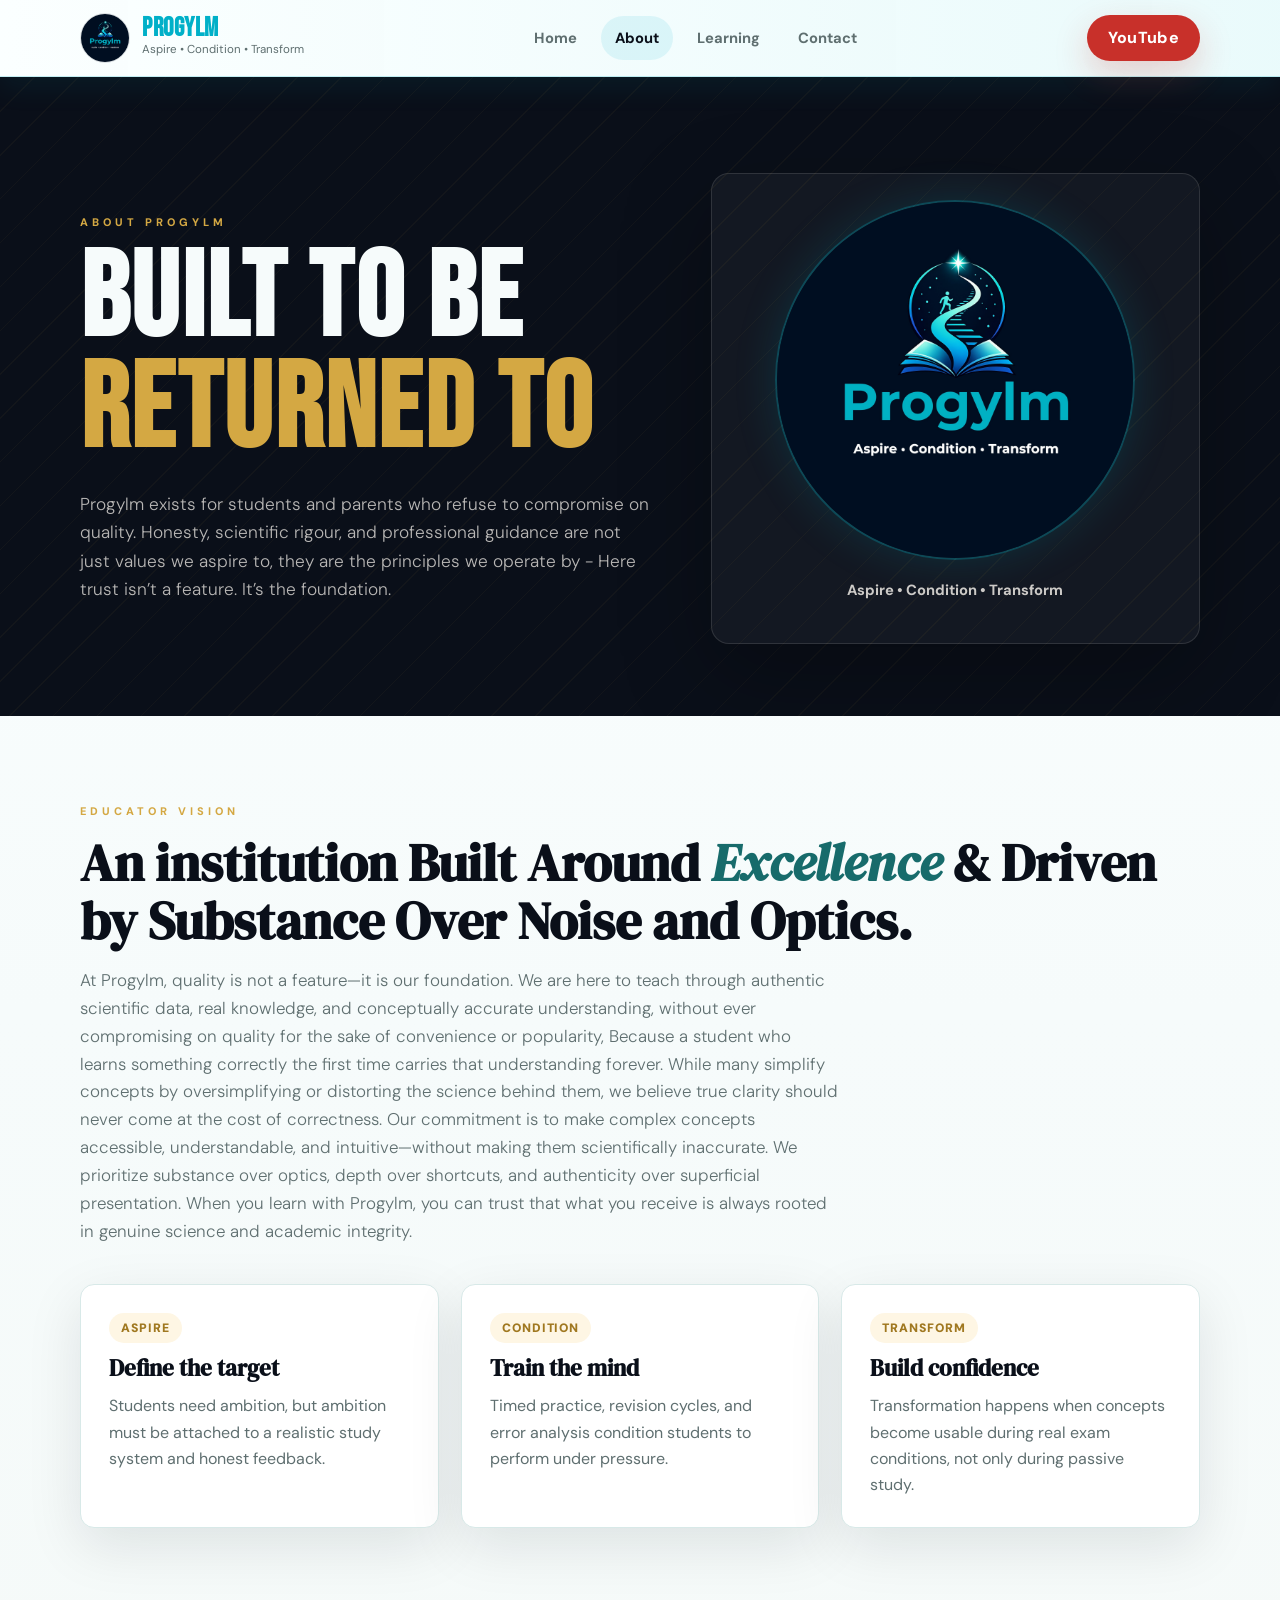
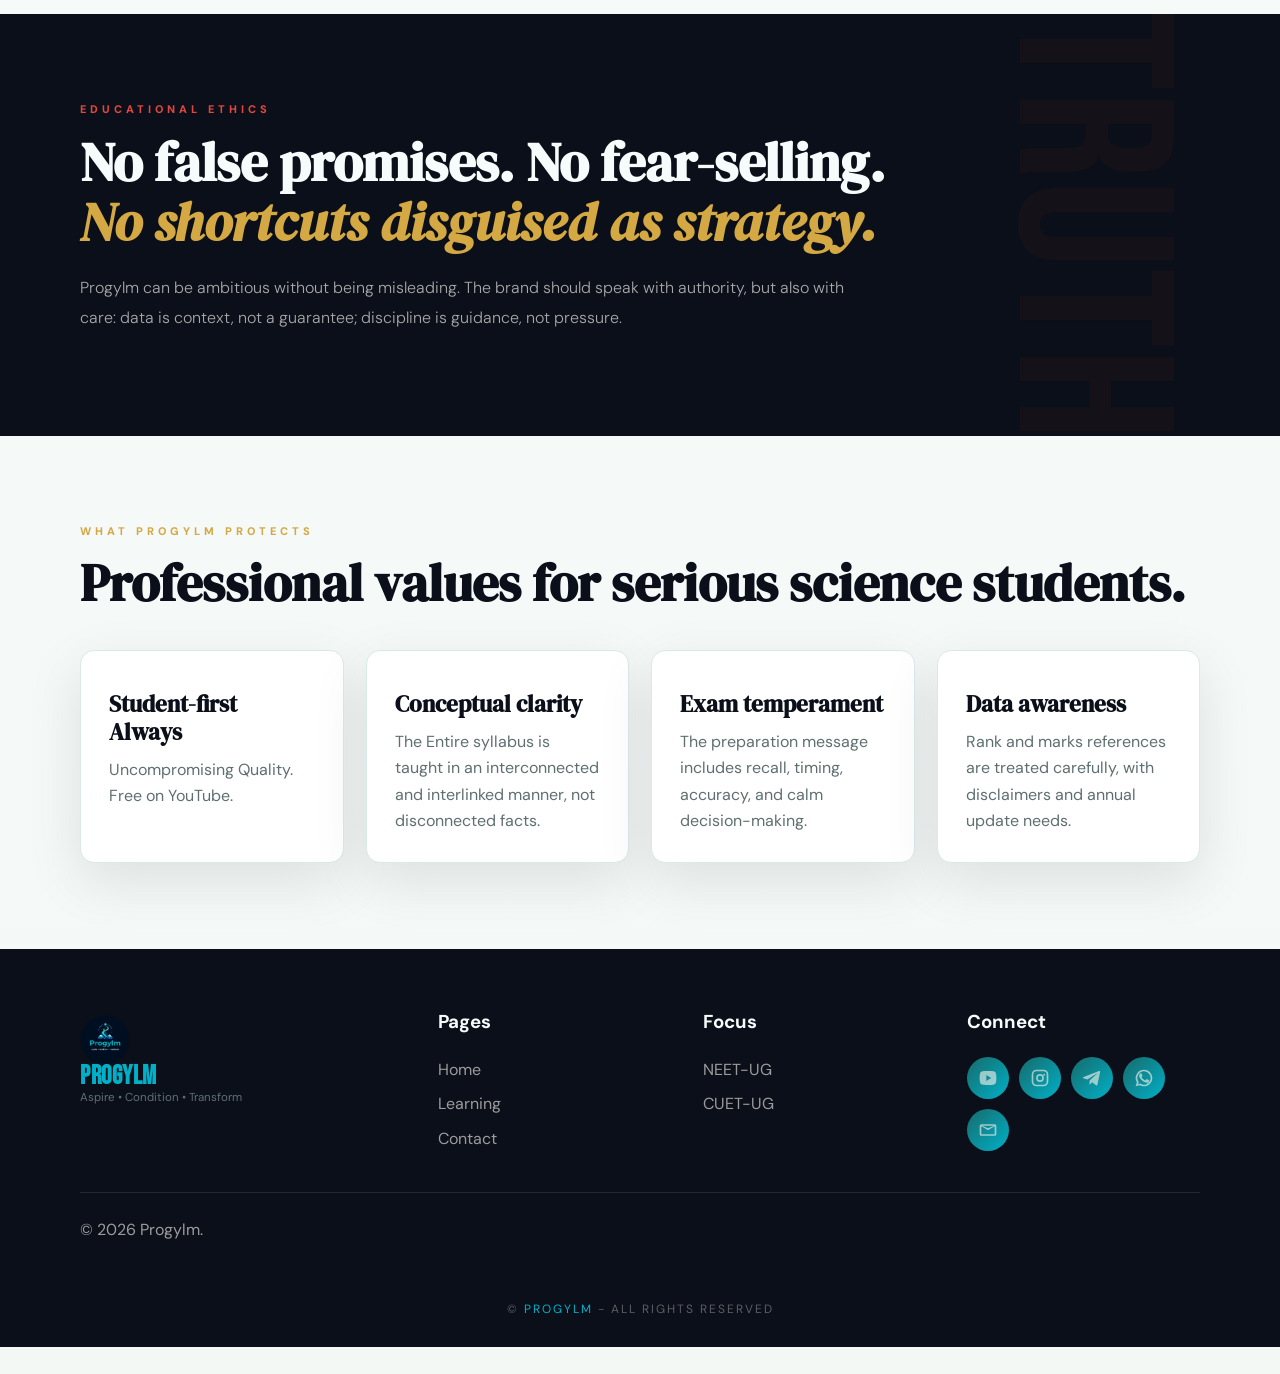
==== commit 051506b9: "Fix capitalization in educator vision section" ====
--- a/about.html
+++ b/about.html
@@ -32,7 +32,7 @@
 
     <section class="section">
       <div class="container">
-        <div class="section-head reveal"><p class="section-eyebrow">Educator vision</p><h2 class="section-title">An institution Built Around <em>Excellence</em> & Driven by Substance Over Noise and optics.</h2><p class="section-lead">At Progylm, quality is not a feature—it is our foundation. We are here to teach through authentic scientific data, real knowledge, and conceptually accurate understanding, without ever compromising on quality for the sake of convenience or popularity, Because a student who learns something correctly the first time carries that understanding forever. While many simplify concepts by oversimplifying or distorting the science behind them, we believe true clarity should never come at the cost of correctness. Our commitment is to make complex concepts accessible, understandable, and intuitive—without making them scientifically inaccurate. We prioritize substance over optics, depth over shortcuts, and authenticity over superficial presentation. When you learn with Progylm, you can trust that what you receive is always rooted in genuine science and academic integrity.</p></div>
+        <div class="section-head reveal"><p class="section-eyebrow">Educator vision</p><h2 class="section-title">An institution Built Around <em>Excellence</em> & Driven by Substance Over Noise and Optics.</h2><p class="section-lead">At Progylm, quality is not a feature—it is our foundation. We are here to teach through authentic scientific data, real knowledge, and conceptually accurate understanding, without ever compromising on quality for the sake of convenience or popularity, Because a student who learns something correctly the first time carries that understanding forever. While many simplify concepts by oversimplifying or distorting the science behind them, we believe true clarity should never come at the cost of correctness. Our commitment is to make complex concepts accessible, understandable, and intuitive—without making them scientifically inaccurate. We prioritize substance over optics, depth over shortcuts, and authenticity over superficial presentation. When you learn with Progylm, you can trust that what you receive is always rooted in genuine science and academic integrity.</p></div>
         <div class="card-grid three">
           <article class="card reveal"><span class="card-label">Aspire</span><h3>Define the target</h3><p>Students need ambition, but ambition must be attached to a realistic study system and honest feedback.</p></article>
           <article class="card reveal"><span class="card-label">Condition</span><h3>Train the mind</h3><p>Timed practice, revision cycles, and error analysis condition students to perform under pressure.</p></article>
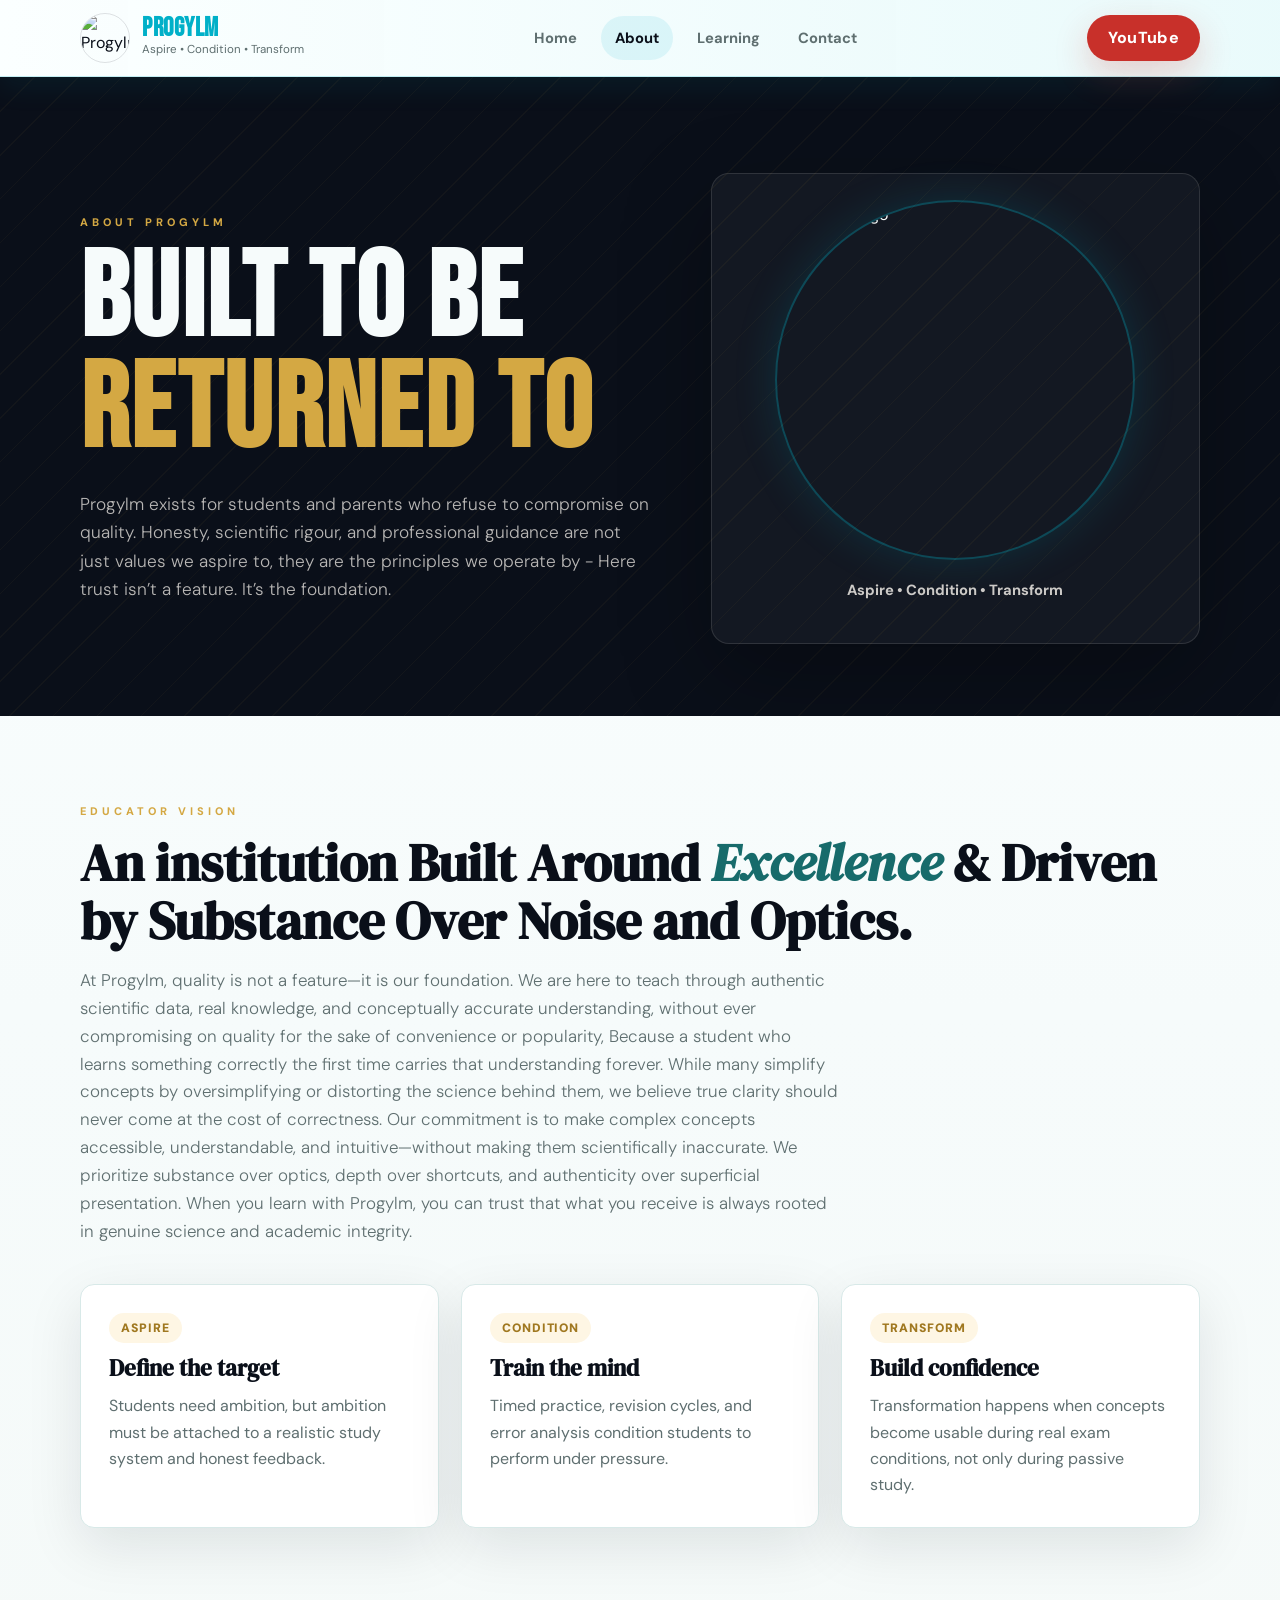
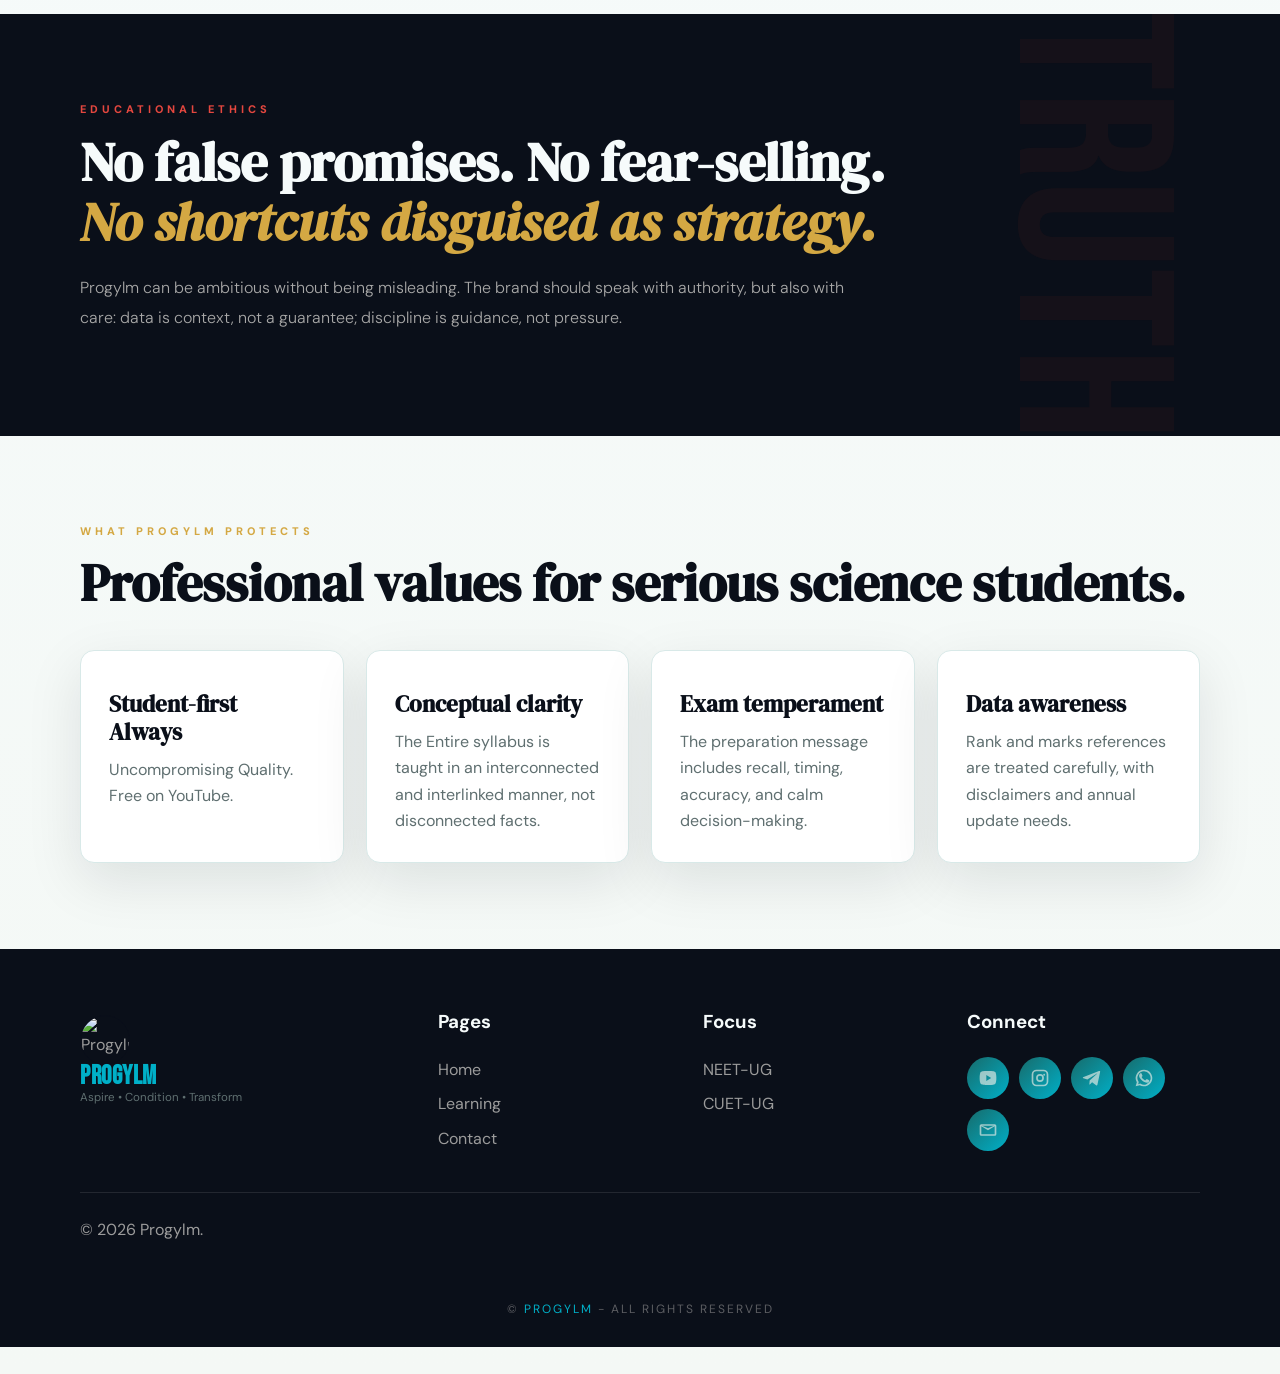
==== commit 0de2e57b: "Changed logo to PNG" ====
--- a/about.html
+++ b/about.html
@@ -15,8 +15,8 @@
   <link rel="stylesheet" href="style.css">
 </head>
 <body>
-  <div class="loader" aria-label="Loading Progylm"><img src="assets/images/PROGYLM.jpeg" alt="Progylm logo"></div>
-  <header class="site-header"><nav class="navbar container" aria-label="Primary navigation"><a class="brand" href="index.html"><img class="brand-logo" src="assets/images/PROGYLM.jpeg" alt="Progylm logo"><span><strong>Progylm</strong><small>Aspire • Condition • Transform</small></span></a><button class="nav-toggle" type="button" aria-label="Open navigation" aria-expanded="false" data-nav-toggle><span></span><span></span><span></span></button><div class="nav-menu" data-nav-menu><a class="nav-link" href="index.html">Home</a><a class="nav-link active" href="about.html">About</a><a class="nav-link" href="notes.html">Learning</a><a class="nav-link" href="contact.html">Contact</a></div><div class="nav-actions"><a class="btn-primary" href="https://www.youtube.com/@ProgylmNEET" target="_blank" rel="noopener">YouTube</a></div></nav></header>
+  <div class="loader" aria-label="Loading Progylm"><img src="assets/images/PROGYLM.png" alt="Progylm logo"></div>
+  <header class="site-header"><nav class="navbar container" aria-label="Primary navigation"><a class="brand" href="index.html"><img class="brand-logo" src="assets/images/PROGYLM.png" alt="Progylm logo"><span><strong>Progylm</strong><small>Aspire • Condition • Transform</small></span></a><button class="nav-toggle" type="button" aria-label="Open navigation" aria-expanded="false" data-nav-toggle><span></span><span></span><span></span></button><div class="nav-menu" data-nav-menu><a class="nav-link" href="index.html">Home</a><a class="nav-link active" href="about.html">About</a><a class="nav-link" href="notes.html">Learning</a><a class="nav-link" href="contact.html">Contact</a></div><div class="nav-actions"><a class="btn-primary" href="https://www.youtube.com/@ProgylmNEET" target="_blank" rel="noopener">YouTube</a></div></nav></header>
 
   <main>
     <section class="hero-strip">
@@ -26,7 +26,7 @@
           <h1 class="hero-title">Built to be<br><span>Returned to</h1>
           <p class="hero-sub">Progylm exists for students and parents who refuse to compromise on quality. Honesty, scientific rigour, and professional guidance are not just values we aspire to, they are the principles we operate by - Here trust isn’t a feature. It’s the foundation.</p>
         </div>
-        <div class="hero-logo-card reveal"><img src="assets/images/PROGYLM.jpeg" alt="Progylm logo"><p class="logo-caption">Aspire • Condition • Transform</p></div>
+        <div class="hero-logo-card reveal"><img src="assets/images/PROGYLM.png" alt="Progylm logo"><p class="logo-caption">Aspire • Condition • Transform</p></div>
       </div>
     </section>
 
@@ -58,7 +58,7 @@
 
   <footer class="site-footer">
     <div class="container footer-grid">
-      <div><a class="brand protected-brand" href="index.html"><img class="brand-logo" src="assets/images/PROGYLM.jpeg" alt="Progylm logo" draggable="false"><span><strong>Progylm</strong><small>Aspire • Condition • Transform</small></span></a></div>
+      <div><a class="brand protected-brand" href="index.html"><img class="brand-logo" src="assets/images/PROGYLM.png" alt="Progylm logo" draggable="false"><span><strong>Progylm</strong><small>Aspire • Condition • Transform</small></span></a></div>
       <div><h3>Pages</h3><a href="index.html">Home</a><a href="notes.html">Learning</a><a href="contact.html">Contact</a></div>
       <div><h3>Focus</h3><a href="notes.html">NEET-UG</a><a href="notes.html">CUET-UG</a></div>
       <div><h3>Connect</h3><div class="social-links"><a href="https://www.youtube.com/@ProgylmNEET" target="_blank" rel="noopener" aria-label="YouTube"><svg class="social-icon" viewBox="0 0 24 24" aria-hidden="true"><path d="M21.6 7.2s-.2-1.7-.9-2.4c-.9-.9-1.9-.9-2.4-1C15 3.5 12 3.5 12 3.5s-3 0-6.3.3c-.5.1-1.5.1-2.4 1-.7.7-.9 2.4-.9 2.4S2 9.1 2 11v1.8c0 1.9.4 3.8.4 3.8s.2 1.7.9 2.4c.9.9 2.1.9 2.6 1 1.9.2 6.1.3 6.1.3s3 0 6.3-.3c.5-.1 1.5-.1 2.4-1 .7-.7.9-2.4.9-2.4s.4-1.9.4-3.8V11c0-1.9-.4-3.8-.4-3.8ZM10 15.5v-7l5.8 3.5L10 15.5Z"></path></svg></a><a href="https://www.instagram.com/progylm/" target="_blank" rel="noopener" aria-label="Instagram"><svg class="social-icon" viewBox="0 0 24 24" aria-hidden="true"><path d="M7.8 2h8.4A5.8 5.8 0 0 1 22 7.8v8.4a5.8 5.8 0 0 1-5.8 5.8H7.8A5.8 5.8 0 0 1 2 16.2V7.8A5.8 5.8 0 0 1 7.8 2Zm0 2A3.8 3.8 0 0 0 4 7.8v8.4A3.8 3.8 0 0 0 7.8 20h8.4a3.8 3.8 0 0 0 3.8-3.8V7.8A3.8 3.8 0 0 0 16.2 4H7.8Zm4.2 3.3a4.7 4.7 0 1 1 0 9.4 4.7 4.7 0 0 1 0-9.4Zm0 2a2.7 2.7 0 1 0 0 5.4 2.7 2.7 0 0 0 0-5.4Zm5-2.3a1.1 1.1 0 1 1 0 2.2 1.1 1.1 0 0 1 0-2.2Z"></path></svg></a><a href="https://t.me/progylmNEET" target="_blank" rel="noopener" aria-label="Telegram"><svg class="social-icon" viewBox="0 0 24 24" aria-hidden="true"><path d="M21.8 4.4 18.5 20c-.2 1-.8 1.2-1.6.7l-4.8-3.5-2.3 2.2c-.3.3-.5.5-1 .5l.4-4.9 8.9-8c.4-.4-.1-.6-.6-.2L6.4 13.7 1.7 12.2c-1-.3-1-1 .2-1.5L20.4 3.6c.8-.3 1.6.2 1.4.8Z"></path></svg></a><a href="https://api.whatsapp.com/send?phone=917070131236&amp;text=Hello%20Progylm%20Team.%0A" target="_blank" rel="noopener" aria-label="WhatsApp"><svg class="social-icon" viewBox="0 0 24 24" aria-hidden="true"><path d="M17.5 14.4c-.3-.1-1.8-.9-2-.9-.3-.1-.5-.1-.7.1-.2.3-.8.9-.9 1.1-.2.2-.3.2-.6.1-.3-.1-1.2-.5-2.4-1.5-.9-.8-1.5-1.8-1.6-2.1-.2-.3 0-.5.1-.6.1-.1.3-.3.4-.5.1-.2.2-.3.3-.5.1-.2.1-.4 0-.5 0-.1-.7-1.6-.9-2.2-.2-.6-.5-.5-.7-.5h-.6c-.2 0-.5.1-.8.4-.3.3-1 1-1 2.5s1.1 2.9 1.2 3.1c.1.2 2.1 3.2 5.1 4.5.7.3 1.3.5 1.7.6.7.2 1.4.2 1.9.1.6-.1 1.8-.7 2-1.4.2-.7.2-1.3.2-1.4-.1-.1-.3-.2-.6-.4ZM12 2a10 10 0 0 0-8.6 15.1L2 22l5-1.3A10 10 0 1 0 12 2Zm0 2a8 8 0 1 1-4.1 14.9l-.3-.2-2.6.7.7-2.5-.2-.4A8 8 0 0 1 12 4Z"></path></svg></a><a href="mailto:progylmed@gmail.com" aria-label="Email"><svg class="social-icon" viewBox="0 0 24 24" aria-hidden="true"><path d="M4 5h16a2 2 0 0 1 2 2v10a2 2 0 0 1-2 2H4a2 2 0 0 1-2-2V7a2 2 0 0 1 2-2Zm8 7.2L4 7.6V17h16V7.6l-8 4.6Zm0-2.3L19.2 7H4.8L12 9.9Z"></path></svg></a></div></div>
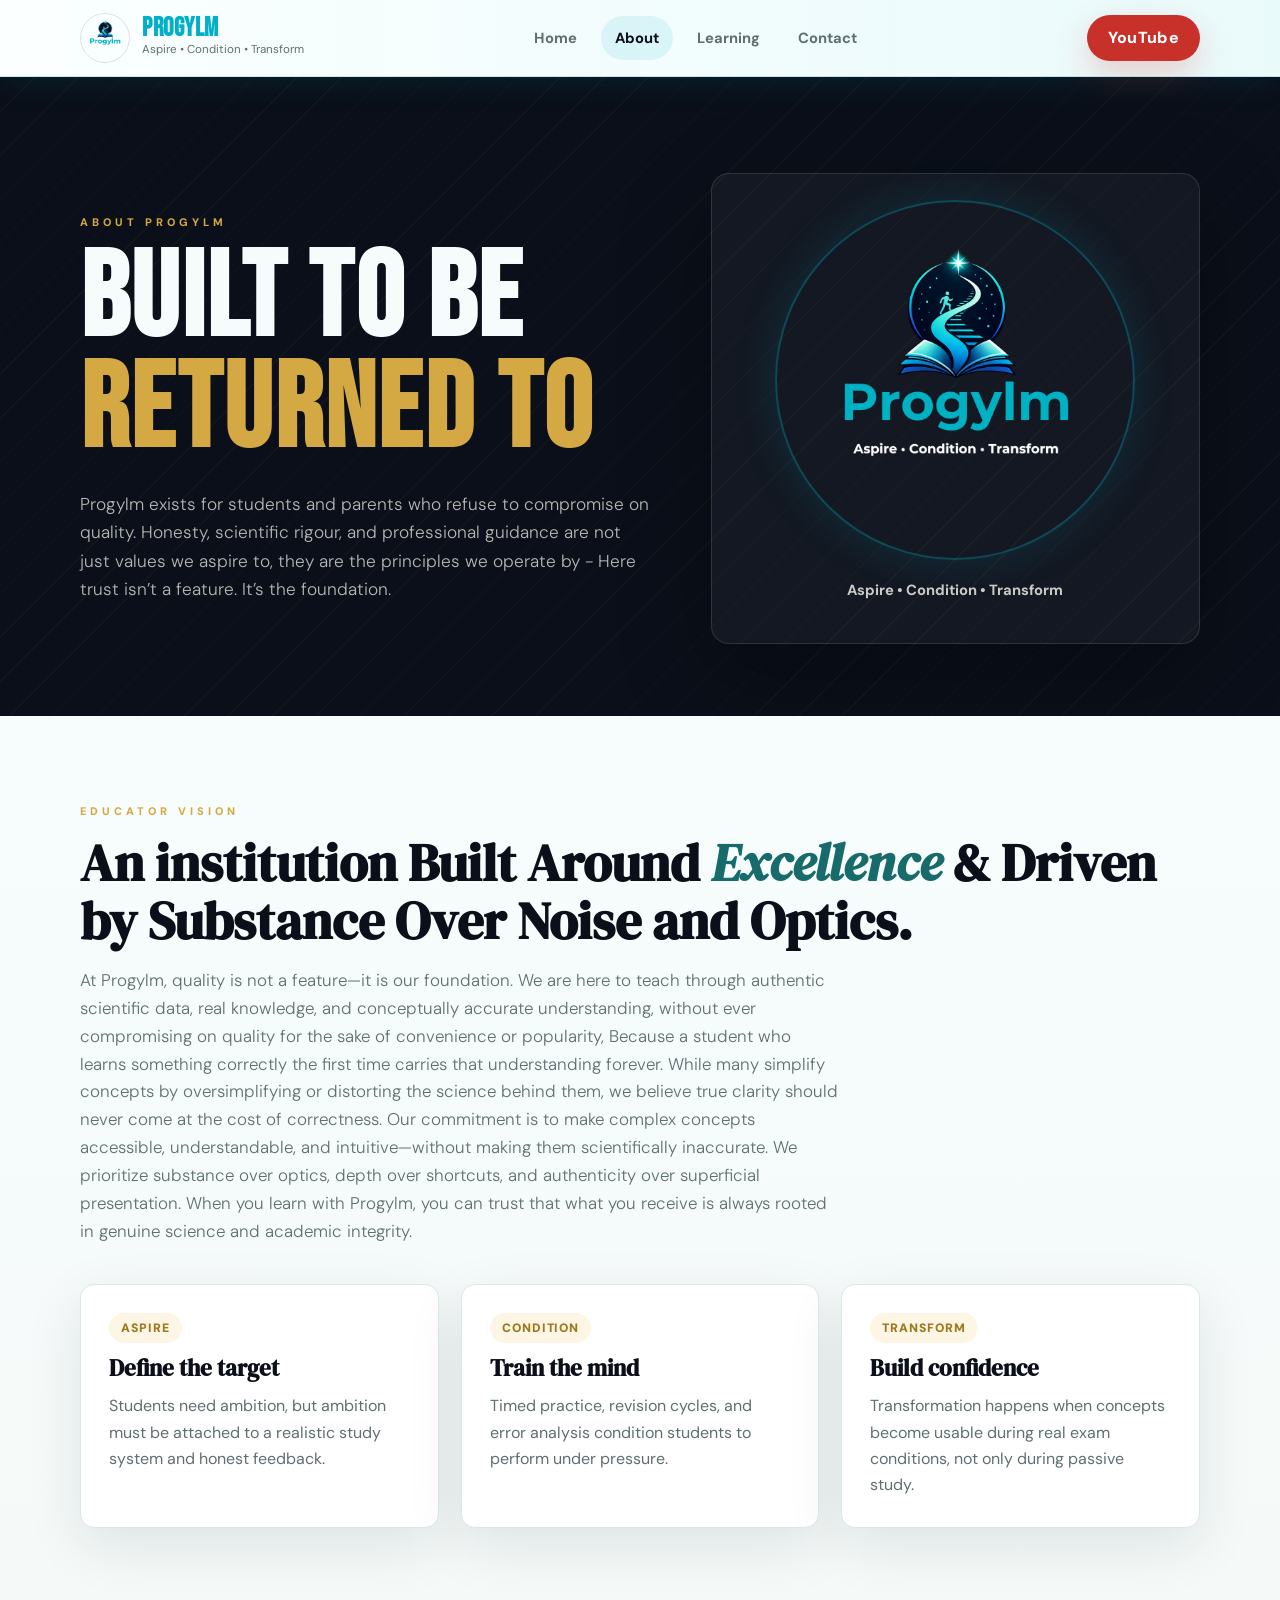
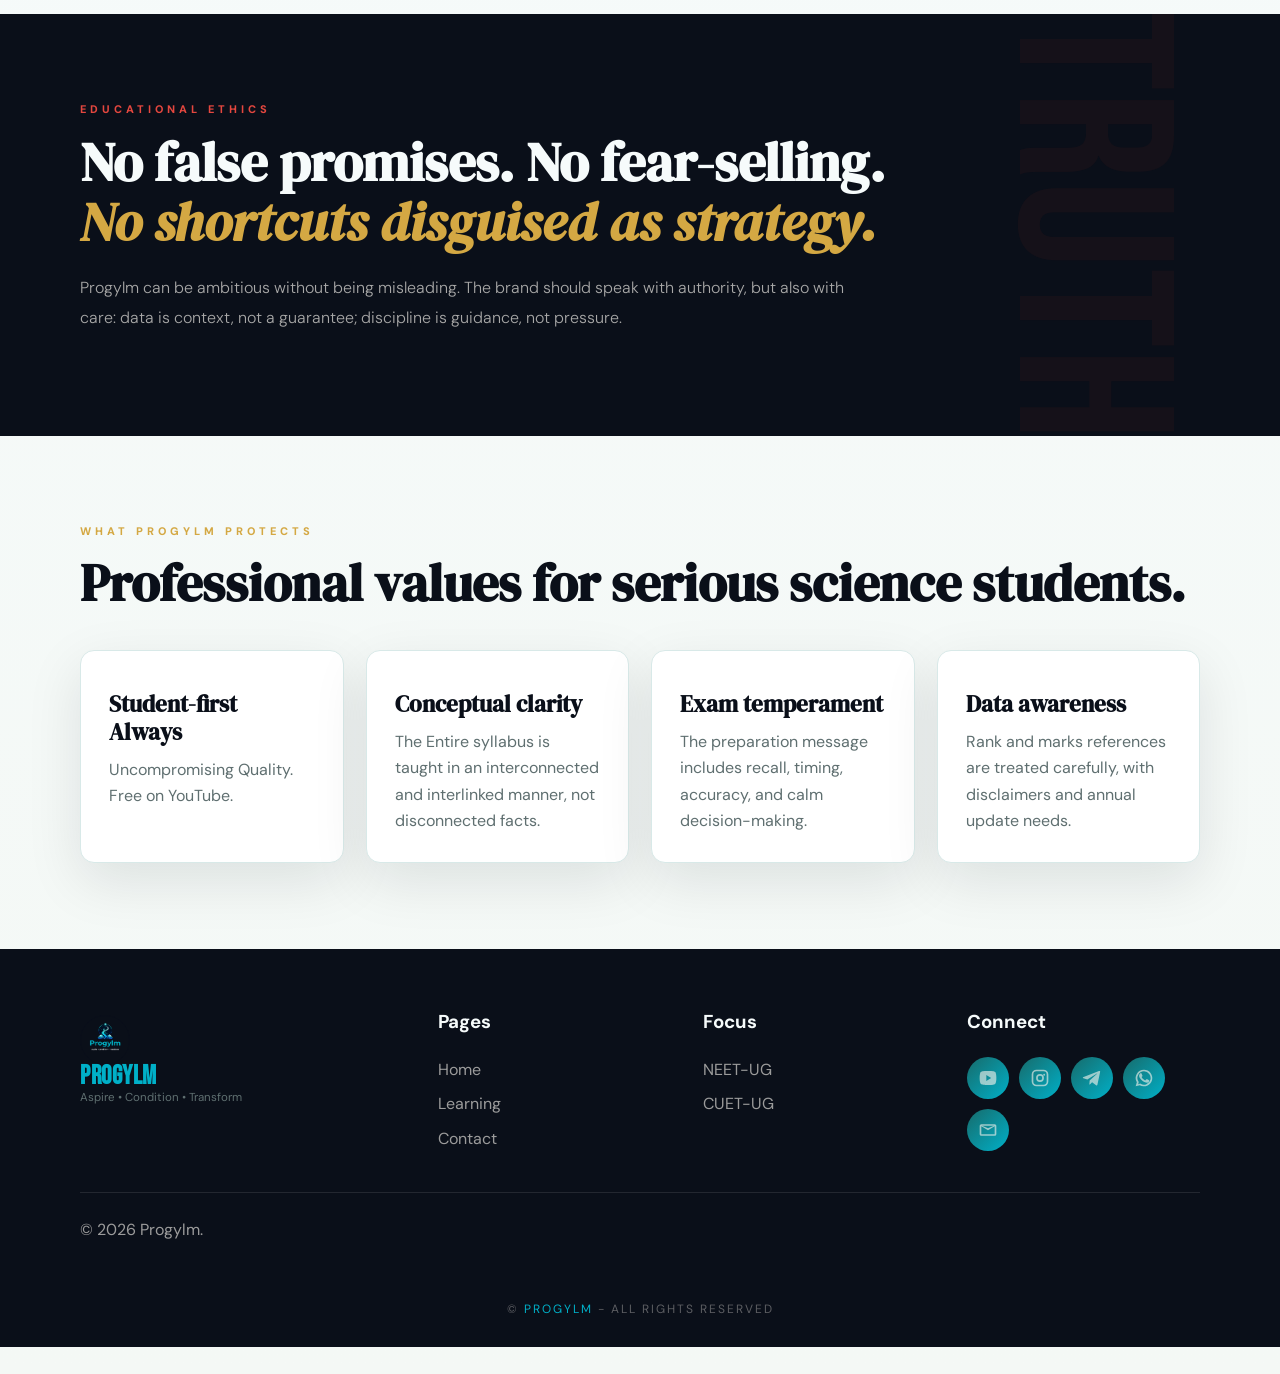
==== commit 52b1778f: "png to PNG" ====
--- a/about.html
+++ b/about.html
@@ -15,8 +15,8 @@
   <link rel="stylesheet" href="style.css">
 </head>
 <body>
-  <div class="loader" aria-label="Loading Progylm"><img src="assets/images/PROGYLM.png" alt="Progylm logo"></div>
-  <header class="site-header"><nav class="navbar container" aria-label="Primary navigation"><a class="brand" href="index.html"><img class="brand-logo" src="assets/images/PROGYLM.png" alt="Progylm logo"><span><strong>Progylm</strong><small>Aspire • Condition • Transform</small></span></a><button class="nav-toggle" type="button" aria-label="Open navigation" aria-expanded="false" data-nav-toggle><span></span><span></span><span></span></button><div class="nav-menu" data-nav-menu><a class="nav-link" href="index.html">Home</a><a class="nav-link active" href="about.html">About</a><a class="nav-link" href="notes.html">Learning</a><a class="nav-link" href="contact.html">Contact</a></div><div class="nav-actions"><a class="btn-primary" href="https://www.youtube.com/@ProgylmNEET" target="_blank" rel="noopener">YouTube</a></div></nav></header>
+  <div class="loader" aria-label="Loading Progylm"><img src="assets/images/PROGYLM.PNG" alt="Progylm logo"></div>
+  <header class="site-header"><nav class="navbar container" aria-label="Primary navigation"><a class="brand" href="index.html"><img class="brand-logo" src="assets/images/PROGYLM.PNG" alt="Progylm logo"><span><strong>Progylm</strong><small>Aspire • Condition • Transform</small></span></a><button class="nav-toggle" type="button" aria-label="Open navigation" aria-expanded="false" data-nav-toggle><span></span><span></span><span></span></button><div class="nav-menu" data-nav-menu><a class="nav-link" href="index.html">Home</a><a class="nav-link active" href="about.html">About</a><a class="nav-link" href="notes.html">Learning</a><a class="nav-link" href="contact.html">Contact</a></div><div class="nav-actions"><a class="btn-primary" href="https://www.youtube.com/@ProgylmNEET" target="_blank" rel="noopener">YouTube</a></div></nav></header>
 
   <main>
     <section class="hero-strip">
@@ -26,7 +26,7 @@
           <h1 class="hero-title">Built to be<br><span>Returned to</h1>
           <p class="hero-sub">Progylm exists for students and parents who refuse to compromise on quality. Honesty, scientific rigour, and professional guidance are not just values we aspire to, they are the principles we operate by - Here trust isn’t a feature. It’s the foundation.</p>
         </div>
-        <div class="hero-logo-card reveal"><img src="assets/images/PROGYLM.png" alt="Progylm logo"><p class="logo-caption">Aspire • Condition • Transform</p></div>
+        <div class="hero-logo-card reveal"><img src="assets/images/PROGYLM.PNG" alt="Progylm logo"><p class="logo-caption">Aspire • Condition • Transform</p></div>
       </div>
     </section>
 
@@ -58,7 +58,7 @@
 
   <footer class="site-footer">
     <div class="container footer-grid">
-      <div><a class="brand protected-brand" href="index.html"><img class="brand-logo" src="assets/images/PROGYLM.png" alt="Progylm logo" draggable="false"><span><strong>Progylm</strong><small>Aspire • Condition • Transform</small></span></a></div>
+      <div><a class="brand protected-brand" href="index.html"><img class="brand-logo" src="assets/images/PROGYLM.PNG" alt="Progylm logo" draggable="false"><span><strong>Progylm</strong><small>Aspire • Condition • Transform</small></span></a></div>
       <div><h3>Pages</h3><a href="index.html">Home</a><a href="notes.html">Learning</a><a href="contact.html">Contact</a></div>
       <div><h3>Focus</h3><a href="notes.html">NEET-UG</a><a href="notes.html">CUET-UG</a></div>
       <div><h3>Connect</h3><div class="social-links"><a href="https://www.youtube.com/@ProgylmNEET" target="_blank" rel="noopener" aria-label="YouTube"><svg class="social-icon" viewBox="0 0 24 24" aria-hidden="true"><path d="M21.6 7.2s-.2-1.7-.9-2.4c-.9-.9-1.9-.9-2.4-1C15 3.5 12 3.5 12 3.5s-3 0-6.3.3c-.5.1-1.5.1-2.4 1-.7.7-.9 2.4-.9 2.4S2 9.1 2 11v1.8c0 1.9.4 3.8.4 3.8s.2 1.7.9 2.4c.9.9 2.1.9 2.6 1 1.9.2 6.1.3 6.1.3s3 0 6.3-.3c.5-.1 1.5-.1 2.4-1 .7-.7.9-2.4.9-2.4s.4-1.9.4-3.8V11c0-1.9-.4-3.8-.4-3.8ZM10 15.5v-7l5.8 3.5L10 15.5Z"></path></svg></a><a href="https://www.instagram.com/progylm/" target="_blank" rel="noopener" aria-label="Instagram"><svg class="social-icon" viewBox="0 0 24 24" aria-hidden="true"><path d="M7.8 2h8.4A5.8 5.8 0 0 1 22 7.8v8.4a5.8 5.8 0 0 1-5.8 5.8H7.8A5.8 5.8 0 0 1 2 16.2V7.8A5.8 5.8 0 0 1 7.8 2Zm0 2A3.8 3.8 0 0 0 4 7.8v8.4A3.8 3.8 0 0 0 7.8 20h8.4a3.8 3.8 0 0 0 3.8-3.8V7.8A3.8 3.8 0 0 0 16.2 4H7.8Zm4.2 3.3a4.7 4.7 0 1 1 0 9.4 4.7 4.7 0 0 1 0-9.4Zm0 2a2.7 2.7 0 1 0 0 5.4 2.7 2.7 0 0 0 0-5.4Zm5-2.3a1.1 1.1 0 1 1 0 2.2 1.1 1.1 0 0 1 0-2.2Z"></path></svg></a><a href="https://t.me/progylmNEET" target="_blank" rel="noopener" aria-label="Telegram"><svg class="social-icon" viewBox="0 0 24 24" aria-hidden="true"><path d="M21.8 4.4 18.5 20c-.2 1-.8 1.2-1.6.7l-4.8-3.5-2.3 2.2c-.3.3-.5.5-1 .5l.4-4.9 8.9-8c.4-.4-.1-.6-.6-.2L6.4 13.7 1.7 12.2c-1-.3-1-1 .2-1.5L20.4 3.6c.8-.3 1.6.2 1.4.8Z"></path></svg></a><a href="https://api.whatsapp.com/send?phone=917070131236&amp;text=Hello%20Progylm%20Team.%0A" target="_blank" rel="noopener" aria-label="WhatsApp"><svg class="social-icon" viewBox="0 0 24 24" aria-hidden="true"><path d="M17.5 14.4c-.3-.1-1.8-.9-2-.9-.3-.1-.5-.1-.7.1-.2.3-.8.9-.9 1.1-.2.2-.3.2-.6.1-.3-.1-1.2-.5-2.4-1.5-.9-.8-1.5-1.8-1.6-2.1-.2-.3 0-.5.1-.6.1-.1.3-.3.4-.5.1-.2.2-.3.3-.5.1-.2.1-.4 0-.5 0-.1-.7-1.6-.9-2.2-.2-.6-.5-.5-.7-.5h-.6c-.2 0-.5.1-.8.4-.3.3-1 1-1 2.5s1.1 2.9 1.2 3.1c.1.2 2.1 3.2 5.1 4.5.7.3 1.3.5 1.7.6.7.2 1.4.2 1.9.1.6-.1 1.8-.7 2-1.4.2-.7.2-1.3.2-1.4-.1-.1-.3-.2-.6-.4ZM12 2a10 10 0 0 0-8.6 15.1L2 22l5-1.3A10 10 0 1 0 12 2Zm0 2a8 8 0 1 1-4.1 14.9l-.3-.2-2.6.7.7-2.5-.2-.4A8 8 0 0 1 12 4Z"></path></svg></a><a href="mailto:progylmed@gmail.com" aria-label="Email"><svg class="social-icon" viewBox="0 0 24 24" aria-hidden="true"><path d="M4 5h16a2 2 0 0 1 2 2v10a2 2 0 0 1-2 2H4a2 2 0 0 1-2-2V7a2 2 0 0 1 2-2Zm8 7.2L4 7.6V17h16V7.6l-8 4.6Zm0-2.3L19.2 7H4.8L12 9.9Z"></path></svg></a></div></div>
